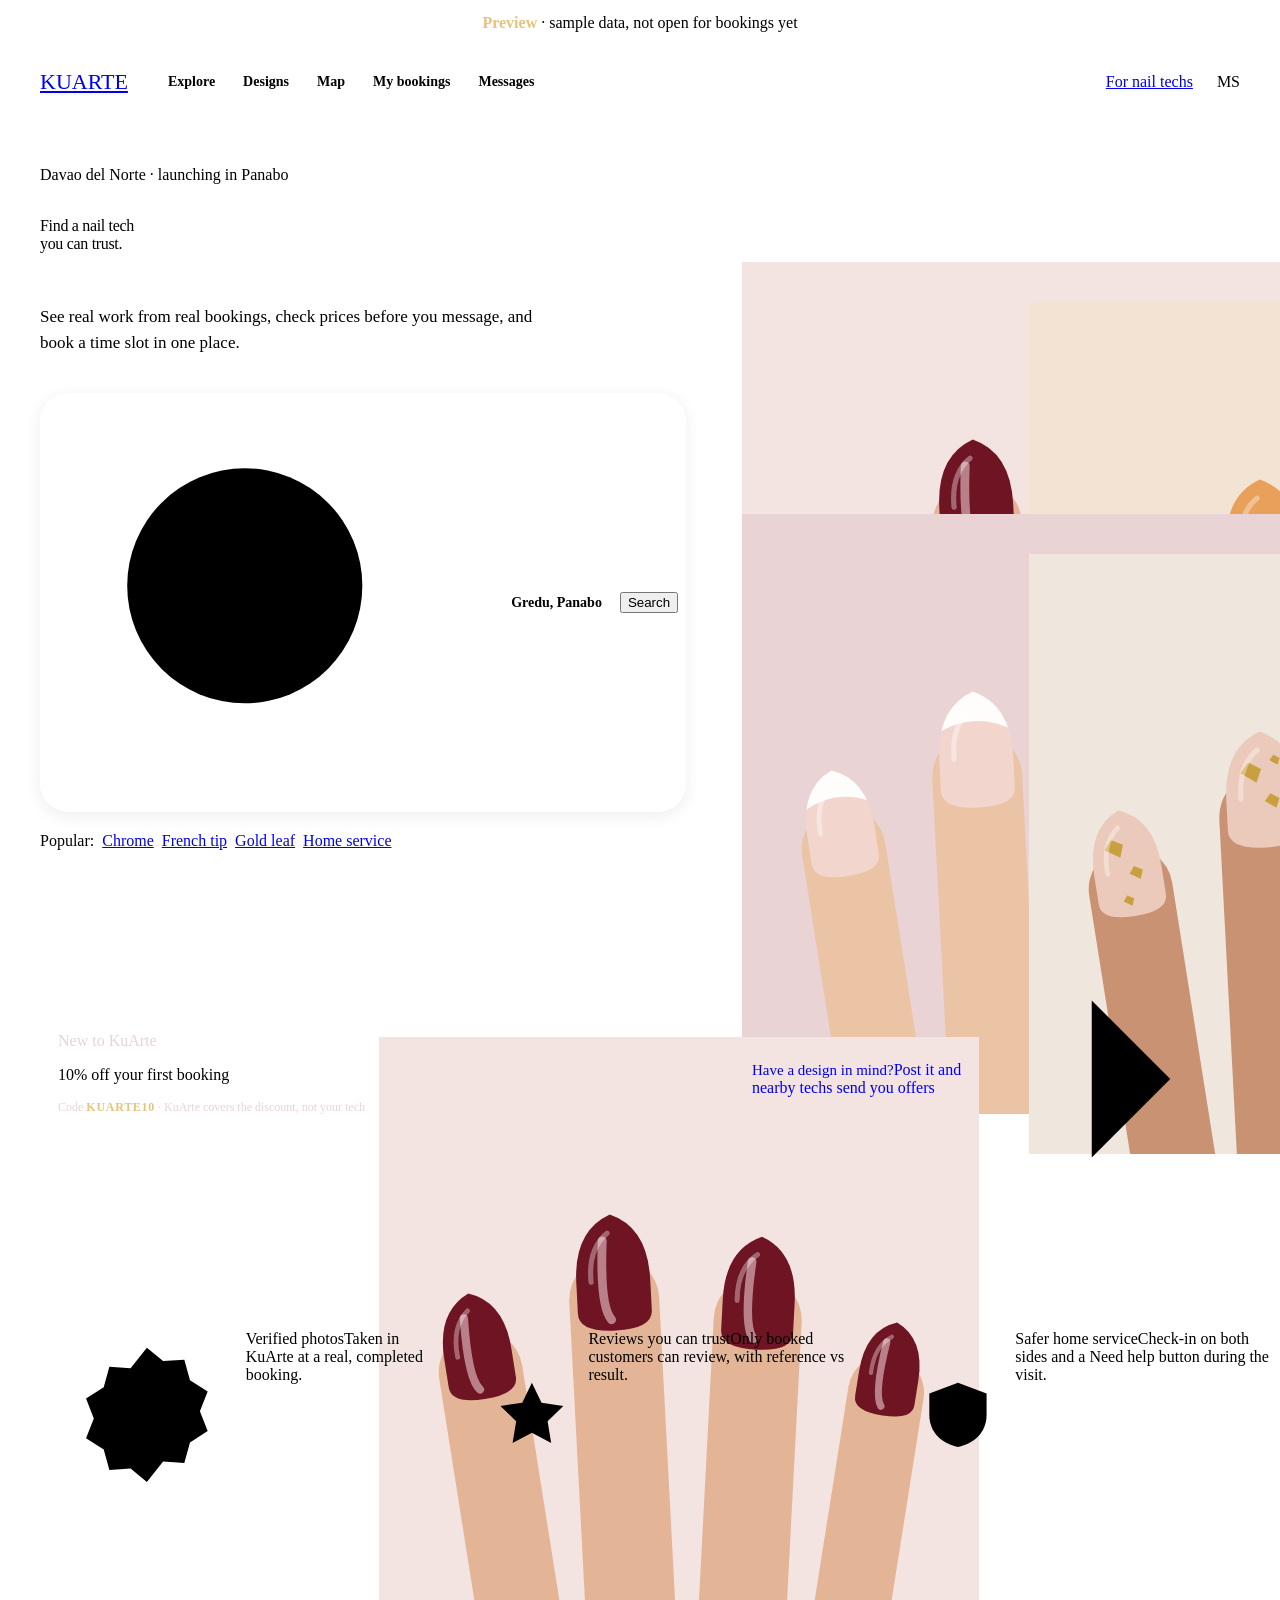
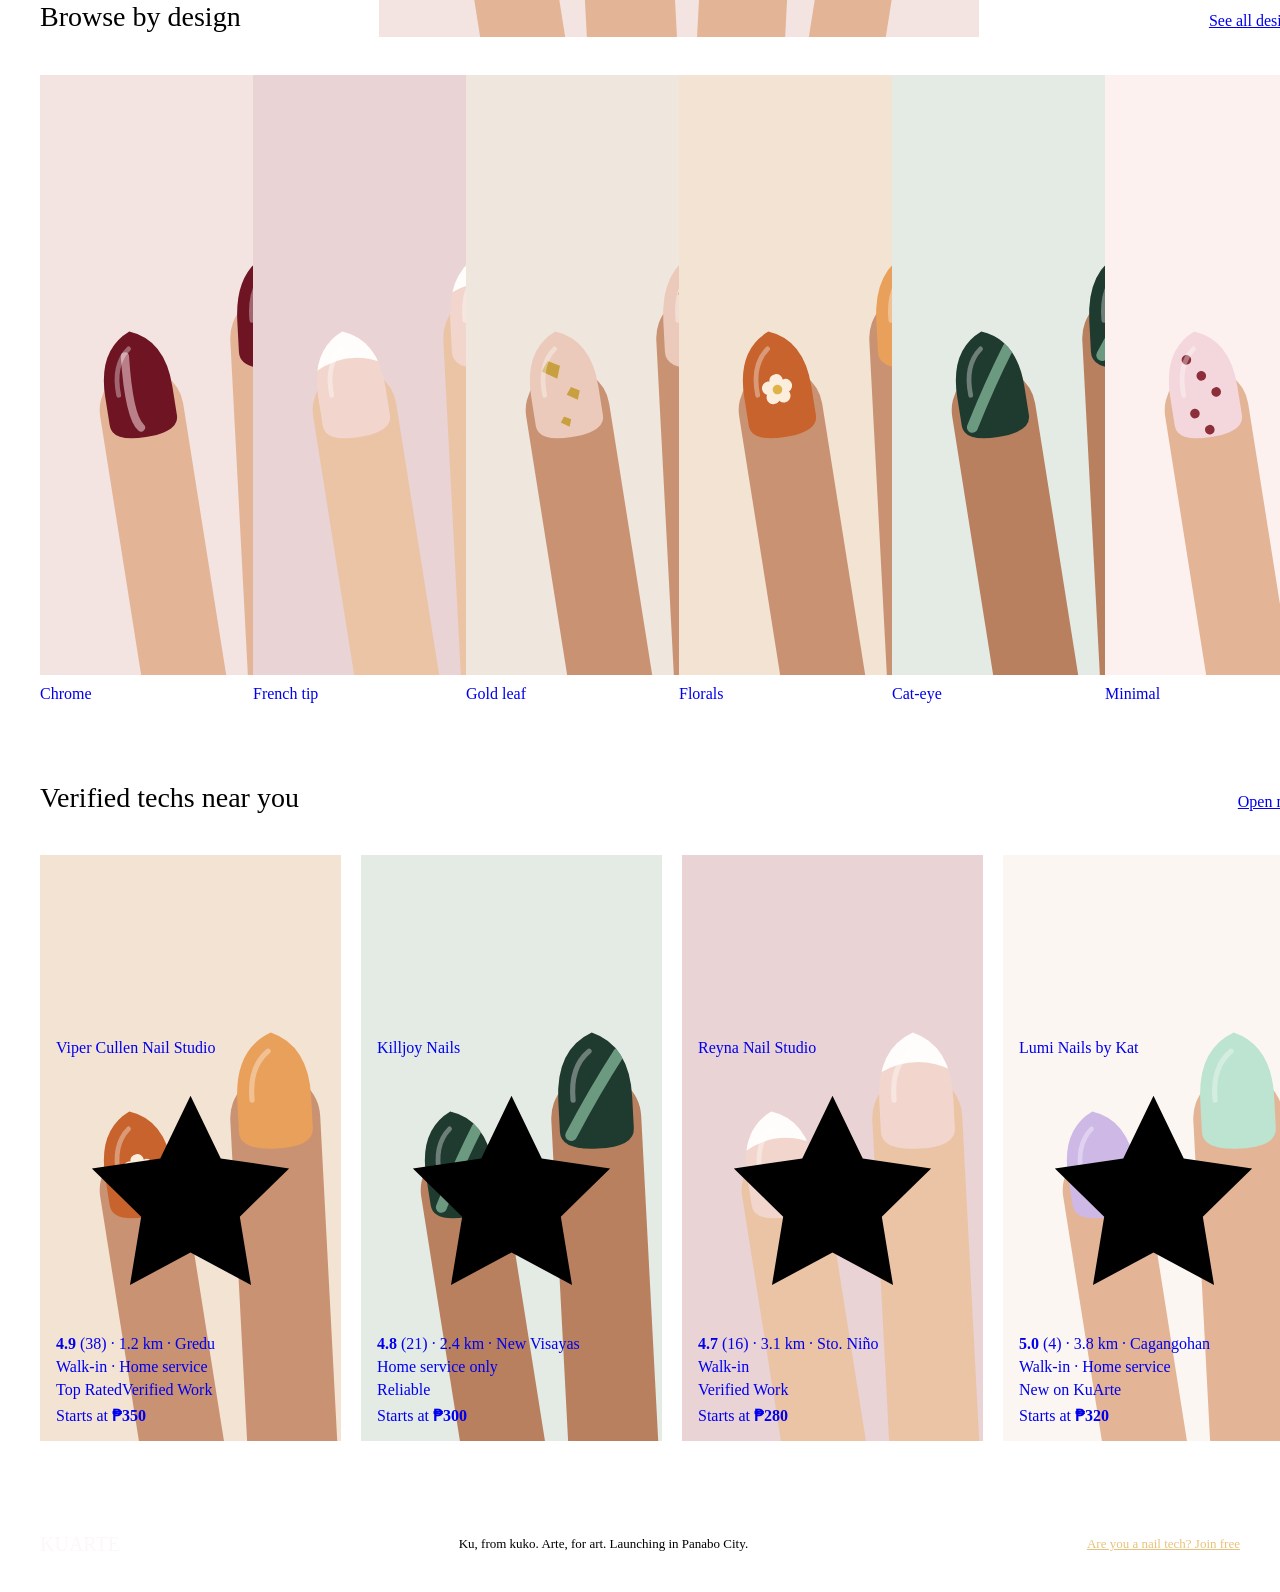
==== index.html @ 6d2041b6 "Add files via upload" ====
<!doctype html>
<html lang="en">
<head>
<meta charset="utf-8">
<meta name="viewport" content="width=device-width, initial-scale=1, viewport-fit=cover">
<title>KuArte · Find a nail tech you can trust</title>
<meta name="description" content="Book verified nail technicians in Panabo City by design, price and distance.">
<meta name="theme-color" content="#5E1720">
<link rel="icon" href="./assets/favicon.svg" type="image/svg+xml">
<link rel="preconnect" href="https://fonts.googleapis.com">
<link rel="preconnect" href="https://fonts.gstatic.com" crossorigin>
<link href="https://fonts.googleapis.com/css2?family=DM+Sans:wght@400;500;600;700&amp;family=Marcellus&amp;family=Playfair+Display:wght@600;700&amp;display=swap" rel="stylesheet">
<link rel="stylesheet" href="./kuarte.css">
<link rel="stylesheet" href="./sample.css">
</head>
<body class="pg-home">
<div class="pv"><b>Preview</b> · sample data, not open for bookings yet</div>
<header class="hd"><div class="in">
  <a class="wm" href="index.html" aria-label="KuArte home">KUARTE</a>
  <nav class="hnav only-l" aria-label="Main"><a href="index.html" class="on" aria-current="page">Explore</a><a href="designs.html">Designs</a><a href="map.html">Map</a><a href="#" data-soon="My bookings">My bookings</a><a href="#" data-soon="Messages">Messages</a></nav>
  <span class="sp"></span>
  <a class="lnk only-l" href="#" data-soon="Nail tech sign-up">For nail techs</a>
  <span class="av s only-l" aria-hidden="true">MS</span>
  <button class="ib only-s" type="button" data-soon="Notifications" aria-label="Notifications"><svg class="i" viewBox="0 0 24 24" aria-hidden="true"><path d="M6 9a6 6 0 0 1 12 0c0 6 2 7 2 7H4s2-1 2-7"/><path d="M10 20a2 2 0 0 0 4 0"/></svg></button>
</div></header>
<main class="wrap">

  <section class="hero">
    <div class="hero-txt">
      <span class="lbl wine">Davao del Norte · launching in Panabo</span>
      <h1 class="hero-h">Find a nail tech<br>you can trust.</h1>
      <p class="hero-p">See real work from real bookings, check prices before you message, and book a time slot in one place.</p>
      <form class="sbox" action="map.html" method="get" role="search">
        <label class="f"><svg class="i" viewBox="0 0 24 24" aria-hidden="true"><circle cx="11" cy="11" r="7"/><path d="m20 20-3.5-3.5"/></svg><input type="search" name="q" placeholder="Gel extensions, chrome, French…" aria-label="Search techs, designs, services" enterkeyhint="search" autocomplete="off"></label>
        <span class="loc"><svg class="i s wine" viewBox="0 0 24 24" aria-hidden="true"><path d="M12 21s-7-6.2-7-11.5a7 7 0 0 1 14 0C19 14.8 12 21 12 21z"/><circle cx="12" cy="9.5" r="2.5"/></svg>Gredu, Panabo</span>
        <button class="btn bp" type="submit">Search</button>
      </form>
      <div class="pop"><span class="cap" style="flex: none">Popular:</span><a class="chip" href="designs.html?f=Chrome">Chrome</a><a class="chip" href="designs.html?f=French+tip">French tip</a><a class="chip" href="designs.html?f=Gold+leaf">Gold leaf</a><a class="chip" href="map.html">Home service</a></div>
    </div>
    <div class="collage only-l" aria-hidden="true">
      <div class="ph"><img src="assets/n1-burgundy-chrome.svg" alt=""></div>
      <div class="ph"><img src="assets/n5-autumn-florals.svg" alt=""></div>
      <div class="ph"><img src="assets/n3-classic-french.svg" alt=""></div>
      <div class="ph"><img src="assets/n2-gold-leaf.svg" alt=""></div>
    </div>
  </section>

  <section class="duo" aria-label="Offers">
    <div class="promo">
      <div class="col grow" style="gap: 6px">
        <span class="lbl" style="color: #E9D3D5">New to KuArte</span>
        <p class="promo-t">10% off your first booking</p>
        <p style="font-size: 12px; color: #E9D3D5">Code <b style="color: #E7C27A; letter-spacing: .06em">KUARTE10</b> · KuArte covers the discount, not your tech</p>
      </div>
      <div class="ph"><img src="assets/n1-burgundy-chrome.svg" alt="Burgundy chrome almond nails"></div>
    </div>
    <a class="card post" href="#" data-soon="Post a design">
      <span class="ic"><svg class="i" viewBox="0 0 24 24" aria-hidden="true"><path d="M12 5v14M5 12h14"/></svg></span>
      <span class="col grow" style="gap: 2px"><span class="ttl" style="font-size: 15px">Have a design in mind?</span><span class="cap">Post it and nearby techs send you offers</span></span>
      <svg class="i s" viewBox="0 0 24 24" aria-hidden="true"><path d="m9 18 6-6-6-6"/></svg>
    </a>
  </section>

  <section class="trust" aria-label="Why KuArte">
    <div class="tint"><svg class="i l wine" viewBox="0 0 24 24" aria-hidden="true"><path d="M12 2.5l2.3 1.9 3-.2.8 2.9 2.5 1.6-1.1 2.8 1.1 2.8-2.5 1.6-.8 2.9-3-.2L12 21.5l-2.3-1.9-3 .2-.8-2.9-2.5-1.6 1.1-2.8L3.4 9.7l2.5-1.6.8-2.9 3 .2z"/><path d="m8.5 12 2.4 2.4 4.6-4.8"/></svg><div class="col" style="gap: 4px"><span class="ttl">Verified photos</span><span class="sm">Taken in KuArte at a real, completed booking.</span></div></div>
    <div class="tint"><svg class="i l wine" viewBox="0 0 24 24" aria-hidden="true"><path d="m12 3 2.7 5.6 6.1.9-4.4 4.3 1 6.1L12 17l-5.4 2.9 1-6.1L3.2 9.5l6.1-.9z"/></svg><div class="col" style="gap: 4px"><span class="ttl">Reviews you can trust</span><span class="sm">Only booked customers can review, with reference vs result.</span></div></div>
    <div class="tint"><svg class="i l wine" viewBox="0 0 24 24" aria-hidden="true"><path d="M12 3l8 3v6c0 5-3.5 8-8 9-4.5-1-8-4-8-9V6z"/><path d="m9 12 2 2 4-4"/></svg><div class="col" style="gap: 4px"><span class="ttl">Safer home service</span><span class="sm">Check-in on both sides and a Need help button during the visit.</span></div></div>
  </section>

  <section class="sec">
    <div class="sec-h"><h2 class="sec-t">Browse by design</h2><a class="lnk" href="designs.html">See all designs</a></div>
    <div class="dz"><a href="designs.html?f=Chrome"><div class="ph"><img src="assets/n1-burgundy-chrome.svg" alt=""></div><span class="sm strong">Chrome</span></a><a href="designs.html?f=French+tip"><div class="ph"><img src="assets/n3-classic-french.svg" alt=""></div><span class="sm strong">French tip</span></a><a href="designs.html?f=Gold+leaf"><div class="ph"><img src="assets/n2-gold-leaf.svg" alt=""></div><span class="sm strong">Gold leaf</span></a><a href="designs.html?f=Florals"><div class="ph"><img src="assets/n5-autumn-florals.svg" alt=""></div><span class="sm strong">Florals</span></a><a href="designs.html?f=Cat-eye"><div class="ph"><img src="assets/n6-emerald-cateye.svg" alt=""></div><span class="sm strong">Cat-eye</span></a><a href="designs.html?f=Minimal"><div class="ph"><img src="assets/n4-milky-dots.svg" alt=""></div><span class="sm strong">Minimal</span></a></div>
  </section>

  <section class="sec">
    <div class="sec-h"><h2 class="sec-t">Verified techs near you</h2><a class="lnk" href="map.html">Open map</a></div>
    <div class="techs">
      <a class="card tc" href="#" data-soon="Tech profiles">
        <div class="ph"><img src="assets/n5-autumn-florals.svg" alt="Autumn floral nails by Viper Cullen"><span class="ver"><svg class="i xs" viewBox="0 0 24 24" aria-hidden="true"><path d="m5 12 5 5L20 7"/></svg>Verified</span></div>
        <div class="tb">
          <span class="ttl">Viper Cullen Nail Studio</span>
          <span class="row cap" style="gap: 4px"><svg class="i xs f" viewBox="0 0 24 24" style="color: #C49A45" aria-hidden="true"><path d="m12 3 2.7 5.6 6.1.9-4.4 4.3 1 6.1L12 17l-5.4 2.9 1-6.1L3.2 9.5l6.1-.9z"/></svg><b class="strong">4.9</b> (38) · 1.2 km · Gredu</span>
          <span class="cap">Walk-in · Home service</span>
          <div class="wrap-row" style="gap: 4px"><span class="badge gold">Top Rated</span><span class="badge">Verified Work</span></div>
          <span class="sm" style="margin-top: auto; padding-top: 2px">Starts at <b class="price">₱350</b></span>
        </div>
      </a>
      <a class="card tc" href="#" data-soon="Tech profiles">
        <div class="ph"><img src="assets/n6-emerald-cateye.svg" alt="Emerald cat-eye nails by Killjoy Nails"><span class="ver"><svg class="i xs" viewBox="0 0 24 24" aria-hidden="true"><path d="m5 12 5 5L20 7"/></svg>Verified</span></div>
        <div class="tb">
          <span class="ttl">Killjoy Nails</span>
          <span class="row cap" style="gap: 4px"><svg class="i xs f" viewBox="0 0 24 24" style="color: #C49A45" aria-hidden="true"><path d="m12 3 2.7 5.6 6.1.9-4.4 4.3 1 6.1L12 17l-5.4 2.9 1-6.1L3.2 9.5l6.1-.9z"/></svg><b class="strong">4.8</b> (21) · 2.4 km · New Visayas</span>
          <span class="cap">Home service only</span>
          <div class="wrap-row" style="gap: 4px"><span class="badge">Reliable</span></div>
          <span class="sm" style="margin-top: auto; padding-top: 2px">Starts at <b class="price">₱300</b></span>
        </div>
      </a>
      <a class="card tc" href="#" data-soon="Tech profiles">
        <div class="ph"><img src="assets/n3-classic-french.svg" alt="Classic French nails by Reyna Nail Studio"><span class="ver"><svg class="i xs" viewBox="0 0 24 24" aria-hidden="true"><path d="m5 12 5 5L20 7"/></svg>Verified</span></div>
        <div class="tb">
          <span class="ttl">Reyna Nail Studio</span>
          <span class="row cap" style="gap: 4px"><svg class="i xs f" viewBox="0 0 24 24" style="color: #C49A45" aria-hidden="true"><path d="m12 3 2.7 5.6 6.1.9-4.4 4.3 1 6.1L12 17l-5.4 2.9 1-6.1L3.2 9.5l6.1-.9z"/></svg><b class="strong">4.7</b> (16) · 3.1 km · Sto. Niño</span>
          <span class="cap">Walk-in</span>
          <div class="wrap-row" style="gap: 4px"><span class="badge">Verified Work</span></div>
          <span class="sm" style="margin-top: auto; padding-top: 2px">Starts at <b class="price">₱280</b></span>
        </div>
      </a>
      <a class="card tc" href="#" data-soon="Tech profiles">
        <div class="ph"><img src="assets/n8-pastel-mix.svg" alt="Pastel nails by Lumi Nails"><span class="ver"><svg class="i xs" viewBox="0 0 24 24" aria-hidden="true"><path d="m5 12 5 5L20 7"/></svg>Verified</span></div>
        <div class="tb">
          <span class="ttl">Lumi Nails by Kat</span>
          <span class="row cap" style="gap: 4px"><svg class="i xs f" viewBox="0 0 24 24" style="color: #C49A45" aria-hidden="true"><path d="m12 3 2.7 5.6 6.1.9-4.4 4.3 1 6.1L12 17l-5.4 2.9 1-6.1L3.2 9.5l6.1-.9z"/></svg><b class="strong">5.0</b> (4) · 3.8 km · Cagangohan</span>
          <span class="cap">Walk-in · Home service</span>
          <div class="wrap-row" style="gap: 4px"><span class="badge new">New on KuArte</span></div>
          <span class="sm" style="margin-top: auto; padding-top: 2px">Starts at <b class="price">₱320</b></span>
        </div>
      </a>
    </div>
  </section>
</main>
<footer class="ft"><div class="in"><span class="wm" style="color: #FCF8F7; font-size: 20px">KUARTE</span><span>Ku, from kuko. Arte, for art. Launching in Panabo City.</span><a class="lnk" href="#" data-soon="Nail tech sign-up" style="color: #E7C27A">Are you a nail tech? Join free</a></div></footer>
<nav class="tabbar only-s" aria-label="Main"><a href="index.html" class="on" aria-current="page"><svg class="i" viewBox="0 0 24 24" aria-hidden="true"><path d="M3 10.5 12 3l9 7.5V20a1 1 0 0 1-1 1h-5v-6h-6v6H4a1 1 0 0 1-1-1z"/></svg>Home</a><a href="designs.html"><svg class="i" viewBox="0 0 24 24" aria-hidden="true"><rect x="3" y="3" width="7" height="7" rx="2"/><rect x="14" y="3" width="7" height="7" rx="2"/><rect x="3" y="14" width="7" height="7" rx="2"/><rect x="14" y="14" width="7" height="7" rx="2"/></svg>Designs</a><a href="map.html"><svg class="i" viewBox="0 0 24 24" aria-hidden="true"><path d="M9 4 3 6v14l6-2 6 2 6-2V4l-6 2z"/><path d="M9 4v14M15 6v14"/></svg>Map</a><a href="#" data-soon="Bookings"><svg class="i" viewBox="0 0 24 24" aria-hidden="true"><rect x="3" y="5" width="18" height="16" rx="2"/><path d="M3 10h18M8 3v4M16 3v4"/></svg>Bookings</a><a href="#" data-soon="Accounts"><svg class="i" viewBox="0 0 24 24" aria-hidden="true"><circle cx="12" cy="8" r="4"/><path d="M4 21a8 8 0 0 1 16 0"/></svg>Account</a></nav>
<script src="./sample.js"></script>
</body>
</html>
---- sample.css ----
/* KuArte sample: one responsive layout per page.
   Phones < 600px · tablets 600–899px · laptops 900px and up. */
html { scroll-padding-top: 88px; }
body { background: var(--cream); min-height: 100vh; display: flex; flex-direction: column; }
a:hover { color: inherit; }
.muted { color: var(--ink6); }
@media (max-width: 899px) { .only-l { display: none !important; } }
@media (min-width: 900px) { .only-s { display: none !important; } }

/* preview strip */
.pv { background: var(--wine9); color: var(--blush2); font: 500 12px var(--sans); text-align: center; padding: 6px 16px; }
.pv b { color: #E7C27A; font-weight: 700; }

/* header */
.hd { position: sticky; top: 0; z-index: 30; background: rgba(255, 255, 255, .94); backdrop-filter: saturate(1.4) blur(10px); -webkit-backdrop-filter: saturate(1.4) blur(10px); border-bottom: 1px solid var(--line); }
.hd .in { max-width: 1280px; margin: 0 auto; padding: 10px 16px; display: flex; align-items: center; gap: 16px; min-height: 64px; }
.hd .wm { font-size: 22px; }
.hnav { display: flex; gap: 28px; flex: 1; margin-left: 16px; }
.hnav a { font-size: 14px; font-weight: 600; color: var(--ink6); text-decoration: none; padding: 8px 0; }
.hnav a.on { color: var(--wine7); box-shadow: inset 0 -2px 0 var(--wine7); }
.hd .sp { flex: 1; }
@media (min-width: 600px) { .hd .in { padding: 10px 24px; } }
@media (min-width: 900px) { .hd .in { padding: 12px 32px; gap: 24px; } .hd .sp { display: none; } }

/* bottom tabs (phones and tablets) */
.tabbar { position: fixed; left: 0; right: 0; bottom: 0; z-index: 30; display: flex; justify-content: space-around; padding: 8px 8px calc(10px + env(safe-area-inset-bottom)); background: var(--white); border-top: 1px solid var(--line); }
.tabbar a { display: flex; flex-direction: column; align-items: center; gap: 4px; min-width: 56px; padding-top: 6px; font-size: 11px; font-weight: 600; color: var(--ink6); text-decoration: none; position: relative; transition: color 150ms ease; }
.tabbar a.on { color: var(--wine7); }
.tabbar a.on::before { content: ""; position: absolute; top: -9px; width: 28px; height: 3px; border-radius: 2px; background: var(--wine7); }
@media (max-width: 899px) { body { padding-bottom: 76px; } }

/* page frame */
.wrap { flex: 1; width: 100%; max-width: 1280px; margin: 0 auto; padding: 20px 16px 36px; display: flex; flex-direction: column; gap: 32px; }
@media (min-width: 600px) { .wrap { padding: 28px 24px 48px; gap: 40px; } }
@media (min-width: 900px) { .wrap { padding: 40px 32px 64px; gap: 56px; } }
.sec { display: flex; flex-direction: column; gap: 14px; }
.sec-h { display: flex; align-items: baseline; justify-content: space-between; gap: 12px; }
.sec-t { font: 600 20px/1.25 var(--serif); }
@media (min-width: 900px) { .sec { gap: 18px; } .sec-t { font-size: 28px; } }
.page-t { font: 600 26px/1.15 var(--serif); letter-spacing: -.01em; }
@media (min-width: 900px) { .page-t { font-size: 36px; } }

/* ---------- home ---------- */
.hero { display: grid; grid-template-columns: minmax(0, 1fr); gap: 32px; align-items: center; }
@media (min-width: 900px) { .hero { grid-template-columns: minmax(0, 1.5fr) minmax(0, 1fr); gap: 40px; } }
@media (min-width: 1200px) { .hero { grid-template-columns: minmax(0, 1.15fr) minmax(0, 1fr); gap: 56px; } }
.hero-txt { display: flex; flex-direction: column; gap: 16px; }
.hero-h { font: 700 clamp(32px, 7vw, 56px)/1.06 var(--serif); letter-spacing: -.02em; }
.hero-p { font-size: 15px; line-height: 1.55; color: var(--ink6); max-width: 520px; }
@media (min-width: 900px) { .hero-txt { gap: 20px; } .hero-p { font-size: 17px; } }

.sbox { display: flex; flex-wrap: wrap; align-items: center; gap: 6px; padding: 6px; background: var(--white); border: 1px solid var(--line); border-radius: 22px; box-shadow: 0 4px 16px rgba(59, 13, 19, .08); max-width: 640px; transition: border-color 150ms ease, box-shadow 150ms ease; }
.sbox:focus-within { border-color: var(--wine5); box-shadow: 0 0 0 3px rgba(140, 47, 59, .12), 0 4px 16px rgba(59, 13, 19, .08); }
.sbox .f { flex: 1 1 100%; min-width: 0; display: flex; align-items: center; gap: 10px; padding: 0 12px; min-height: 48px; color: var(--ink6); }
.sbox input { flex: 1; min-width: 0; height: 46px; border: 0; padding: 0; background: transparent; font: 500 16px var(--sans); color: var(--ink9); outline: none; -webkit-appearance: none; appearance: none; }
.sbox input::placeholder { color: var(--ink6); font-weight: 400; }
.sbox input::-webkit-search-cancel-button { -webkit-appearance: none; }
.sbox .loc { flex: 1; white-space: nowrap; display: flex; align-items: center; gap: 8px; padding: 0 12px; min-height: 44px; font-size: 14px; font-weight: 600; border-top: 1px solid var(--line); }
.sbox .btn { flex: none; }
@media (min-width: 600px) {
  .sbox { flex-wrap: nowrap; border-radius: 28px; padding: 8px; }
  .sbox .f { flex: 1 1 auto; }
  .sbox .loc { flex: none; border-top: 0; border-left: 1px solid var(--line); }
}
.pop { display: flex; gap: 8px; align-items: center; overflow-x: auto; scrollbar-width: none; margin: 0 -16px; padding: 2px 16px; }
.pop::-webkit-scrollbar { display: none; }
@media (min-width: 600px) { .pop { flex-wrap: wrap; overflow: visible; margin: 0; padding: 0; } }

.collage { display: grid; grid-template-columns: repeat(2, minmax(0, 1fr)); gap: 12px; }
.collage .ph { border-radius: 20px; }
.collage .ph:nth-child(1) { height: 240px; }
.collage .ph:nth-child(2) { height: 240px; margin-top: 40px; }
.collage .ph:nth-child(3) { height: 200px; margin-top: -40px; }
.collage .ph:nth-child(4) { height: 200px; }

.duo { display: grid; gap: 12px; }
@media (min-width: 600px) { .duo { grid-template-columns: repeat(2, minmax(0, 1fr)); gap: 16px; } }
.promo { display: flex; gap: 14px; align-items: center; padding: 18px; border-radius: 20px; background: var(--wine7); color: var(--white); }
.promo .ph { width: 84px; height: 84px; border-radius: 16px; }
.promo-t { font: 600 20px/1.2 var(--serif); }
.post { display: flex; gap: 12px; align-items: center; padding: 16px; text-decoration: none; }
.post .ic { width: 44px; height: 44px; border-radius: 12px; background: var(--blush1); color: var(--wine7); display: flex; align-items: center; justify-content: center; flex: none; }

.trust { display: grid; gap: 10px; }
@media (min-width: 600px) { .trust { grid-template-columns: repeat(3, minmax(0, 1fr)); gap: 16px; } }
.trust > div { display: flex; gap: 14px; padding: 16px 18px; }
@media (min-width: 900px) { .trust > div { padding: 22px; } }

.dz { display: grid; grid-template-columns: repeat(3, minmax(0, 1fr)); gap: 10px 10px; }
@media (min-width: 600px) { .dz { grid-template-columns: repeat(6, minmax(0, 1fr)); gap: 14px; } }
.dz a { display: flex; flex-direction: column; gap: 6px; text-decoration: none; }
.dz .ph { aspect-ratio: 1; }
@media (min-width: 900px) { .dz .ph { aspect-ratio: 4 / 5; border-radius: 18px; } }

.techs { display: grid; gap: 12px; }
@media (min-width: 600px) { .techs { grid-template-columns: repeat(2, minmax(0, 1fr)); gap: 16px; } }
@media (min-width: 900px) { .techs { grid-template-columns: repeat(4, minmax(0, 1fr)); gap: 20px; } }
.tc { display: flex; gap: 12px; padding: 12px; text-decoration: none; overflow: hidden; }
.tc .ph { width: 96px; height: 112px; }
.tc .tb { display: flex; flex-direction: column; gap: 5px; flex: 1; min-width: 0; }
@media (min-width: 600px) {
  .tc { flex-direction: column; padding: 0; gap: 0; }
  .tc .ph { width: 100%; height: 170px; border-radius: 0; }
  .tc .tb { padding: 14px 16px 16px; }
}

/* ---------- designs ---------- */
.dhead2 { display: flex; flex-wrap: wrap; justify-content: space-between; align-items: flex-end; gap: 8px 24px; }
.chips { display: flex; gap: 8px; overflow-x: auto; scrollbar-width: none; margin: 0 -16px; padding: 2px 16px; scroll-snap-type: x proximity; }
.chips::-webkit-scrollbar { display: none; }
.chips .chip { scroll-snap-align: start; }
@media (min-width: 600px) { .chips { flex-wrap: wrap; overflow: visible; margin: 0; padding: 0; } }
.mason { columns: 2; column-gap: 12px; }
@media (min-width: 600px) { .mason { columns: 3; column-gap: 16px; } }
@media (min-width: 1100px) { .mason { columns: 4; column-gap: 24px; } }
.tile { break-inside: avoid; display: flex; flex-direction: column; gap: 6px; margin-bottom: 18px; position: relative; }
.tile > a { display: flex; flex-direction: column; gap: 6px; text-decoration: none; }
.tile .ph { border-radius: 16px; }
.tile .meta { display: flex; flex-wrap: wrap; justify-content: space-between; gap: 0 8px; }
.tile .fav { position: absolute; right: 8px; top: 8px; width: 36px; height: 36px; border-radius: 18px; background: rgba(255, 255, 255, .94); color: var(--wine7); display: flex; align-items: center; justify-content: center; border: 0; cursor: pointer; padding: 0; transition: transform 160ms var(--ease-out), color 150ms ease; }
.tile .fav:active { transform: scale(.9); }
.tile .fav.on svg { fill: currentColor; }
.tile[hidden] { display: none; }
.empty { padding: 40px 16px; text-align: center; }

/* ---------- map ---------- */
.mtop { display: flex; gap: 10px; align-items: center; }
.mtop .search { max-width: 640px; }
.split { display: grid; grid-template-columns: minmax(0, 1fr); gap: 16px; }
@media (min-width: 900px) { .split { grid-template-columns: minmax(0, 1fr) minmax(0, 1.1fr); gap: 28px; align-items: start; } }
.mapbox { height: 260px; }
@media (min-width: 600px) { .mapbox { height: 340px; } }
@media (min-width: 900px) { .split .mapcol { position: sticky; top: 88px; order: 2; } .mapbox { height: calc(100vh - 130px); min-height: 480px; max-height: 760px; } }
.mapbox .pin { border: 0; cursor: pointer; font-family: var(--sans); transform: translate(-50%, -50%); transition: background-color 150ms ease, color 150ms ease, transform 160ms var(--ease-out); }
.mapbox .pin:active { transform: translate(-50%, -50%) scale(.95); }
.mapbox .pin.on { z-index: 2; }
.mapbox .me { transform: translate(-50%, -50%); }
.list { display: flex; flex-direction: column; gap: 12px; }
.lc { display: flex; gap: 14px; padding: 12px; cursor: pointer; text-align: left; transition: box-shadow 150ms ease, border-color 150ms ease, transform 160ms var(--ease-out); }
.lc.on { box-shadow: inset 0 0 0 1.5px var(--wine7); border-color: var(--wine7); }
.lc .ph { width: 88px; height: 88px; }
@media (min-width: 600px) { .lc { padding: 14px; gap: 16px; } .lc .ph { width: 120px; height: 120px; } }
.lc .tb { display: flex; flex-direction: column; gap: 4px; flex: 1; min-width: 0; }
.lc .go { margin-top: auto; align-self: flex-start; }

/* footer */
.ft { background: var(--wine9); color: var(--blush2); }
.ft .in { max-width: 1280px; margin: 0 auto; padding: 24px 16px; display: flex; flex-wrap: wrap; gap: 10px 32px; align-items: center; justify-content: space-between; font-size: 13px; }
@media (min-width: 900px) { .ft .in { padding: 28px 32px; } }

/* toast */
.ktoast { position: fixed; left: 50%; bottom: 24px; z-index: 60; display: flex; align-items: center; gap: 10px; width: max-content; max-width: min(420px, calc(100vw - 32px)); padding: 12px 16px; border-radius: 14px; background: var(--ink9); color: var(--white); font: 600 14px/1.35 var(--sans); box-shadow: 0 12px 32px rgba(34, 22, 26, .3); cursor: pointer; opacity: 0; transform: translate(-50%, 16px); transition: opacity 240ms var(--ease-out), transform 240ms var(--ease-out); }
.ktoast.in { opacity: 1; transform: translate(-50%, 0); }
.ktoast.out { opacity: 0; transform: translate(-50%, 8px); transition-duration: 160ms; }
.ktoast svg { width: 18px; height: 18px; flex: none; fill: none; stroke: #E7C27A; stroke-width: 2; stroke-linecap: round; stroke-linejoin: round; }
@media (max-width: 899px) { .ktoast { bottom: calc(88px + env(safe-area-inset-bottom)); } }

@media (hover: hover) and (pointer: fine) {
  .lc:hover { box-shadow: 0 6px 20px rgba(59, 13, 19, .10); }
  .lc.on:hover { box-shadow: inset 0 0 0 1.5px var(--wine7), 0 6px 20px rgba(59, 13, 19, .10); }
  .mapbox .pin:not(.on):hover { background: var(--blush1); }
  .tabbar a:hover, .hnav a:hover { color: var(--wine7); }
  .post:hover { box-shadow: 0 6px 20px rgba(59, 13, 19, .10); }
}
@view-transition { navigation: auto; }
::view-transition-group(root) { animation-duration: 180ms; animation-timing-function: cubic-bezier(.23, 1, .32, 1); }
@media (prefers-reduced-motion: reduce) {
  .ktoast, .ktoast.in, .ktoast.out { transform: translate(-50%, 0); }
  ::view-transition-group(root), ::view-transition-old(root), ::view-transition-new(root) { animation: none; }
}
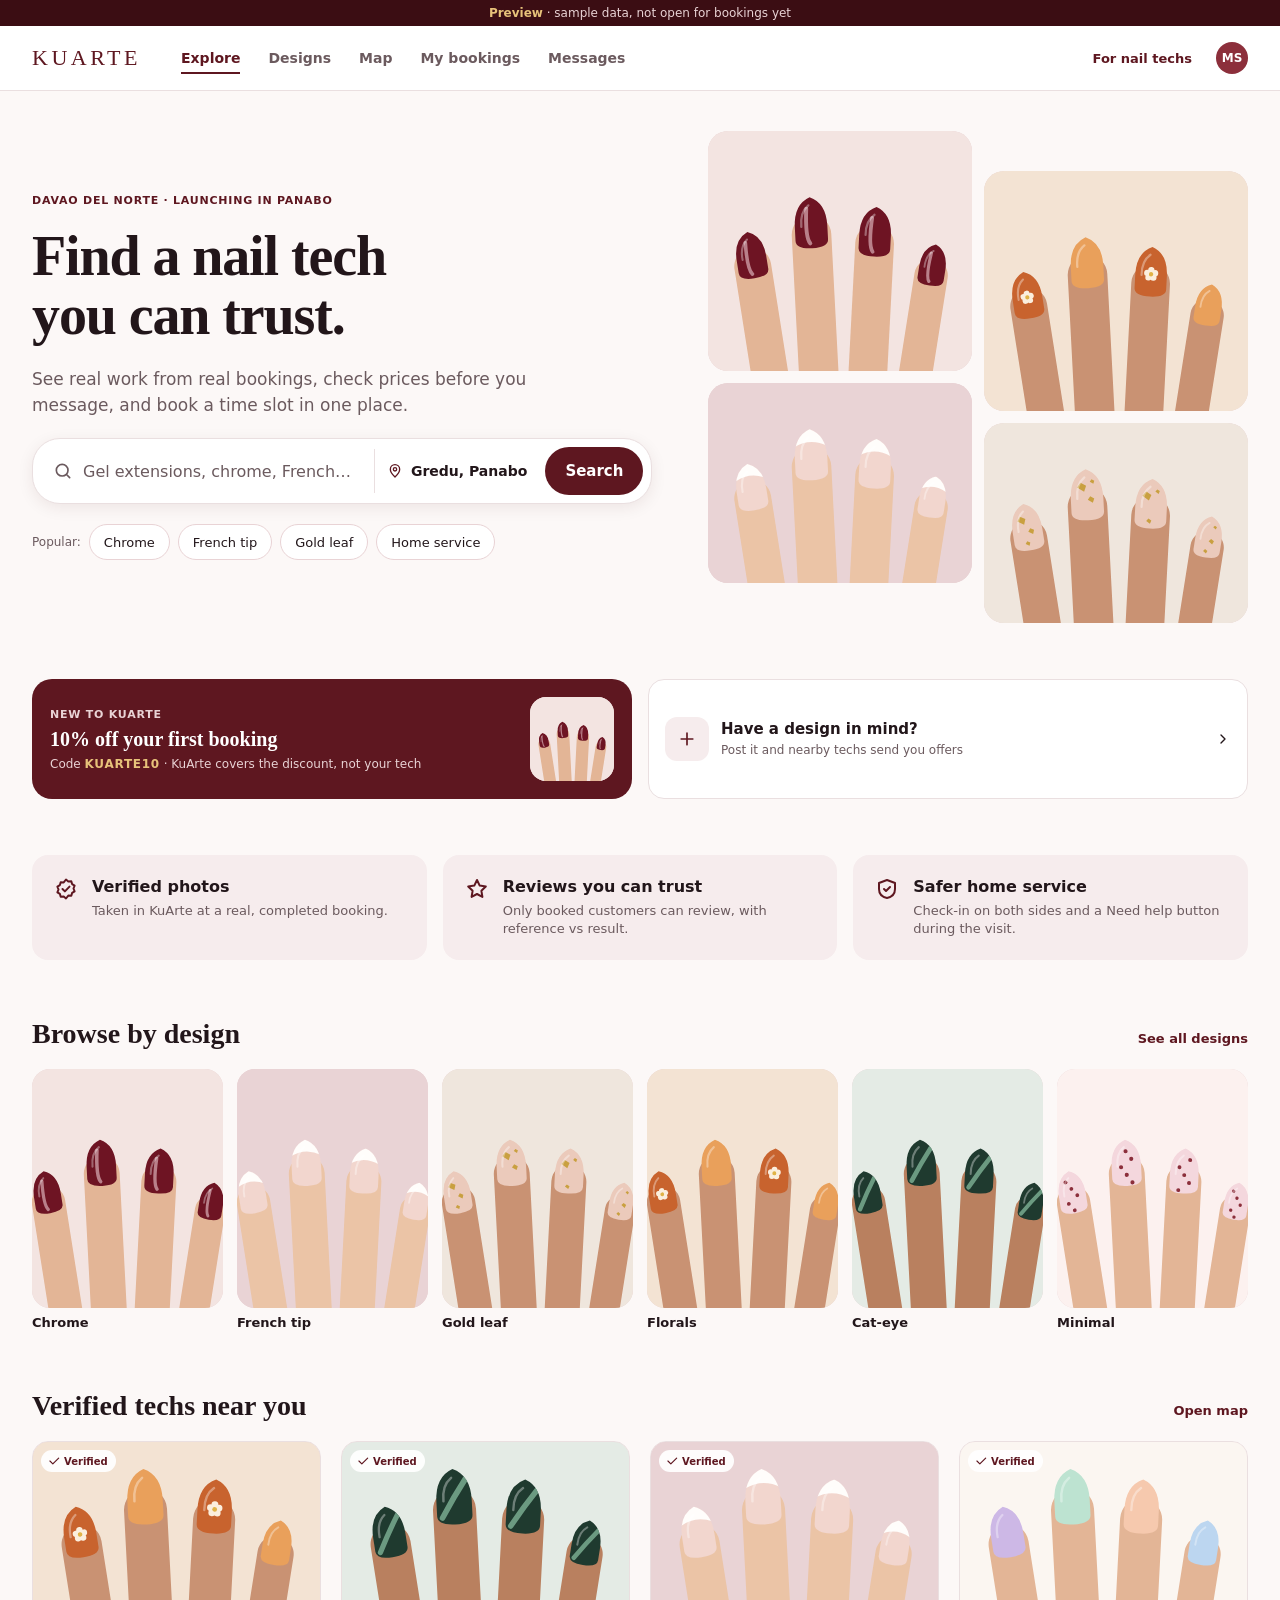
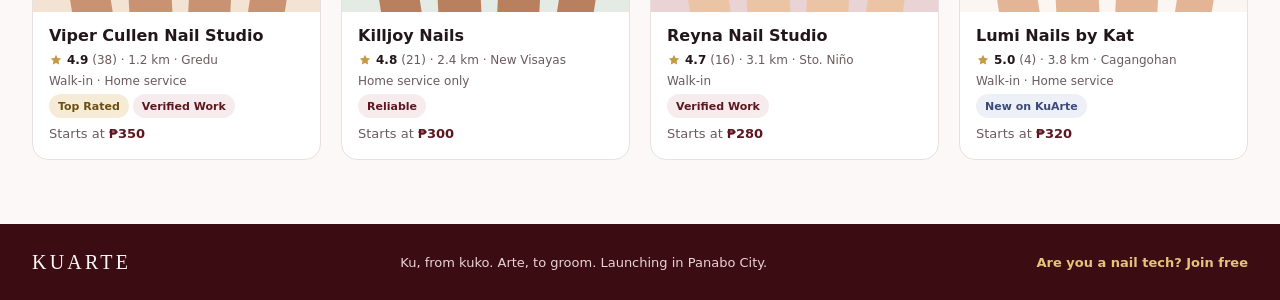
==== commit 04ecbca2: "Update index.html" ====
--- a/index.html
+++ b/index.html
@@ -118,7 +118,7 @@
     </div>
   </section>
 </main>
-<footer class="ft"><div class="in"><span class="wm" style="color: #FCF8F7; font-size: 20px">KUARTE</span><span>Ku, from kuko. Arte, for art. Launching in Panabo City.</span><a class="lnk" href="#" data-soon="Nail tech sign-up" style="color: #E7C27A">Are you a nail tech? Join free</a></div></footer>
+<footer class="ft"><div class="in"><span class="wm" style="color: #FCF8F7; font-size: 20px">KUARTE</span><span>Ku, from kuko. Arte, to groom. Launching in Panabo City.</span><a class="lnk" href="#" data-soon="Nail tech sign-up" style="color: #E7C27A">Are you a nail tech? Join free</a></div></footer>
 <nav class="tabbar only-s" aria-label="Main"><a href="index.html" class="on" aria-current="page"><svg class="i" viewBox="0 0 24 24" aria-hidden="true"><path d="M3 10.5 12 3l9 7.5V20a1 1 0 0 1-1 1h-5v-6h-6v6H4a1 1 0 0 1-1-1z"/></svg>Home</a><a href="designs.html"><svg class="i" viewBox="0 0 24 24" aria-hidden="true"><rect x="3" y="3" width="7" height="7" rx="2"/><rect x="14" y="3" width="7" height="7" rx="2"/><rect x="3" y="14" width="7" height="7" rx="2"/><rect x="14" y="14" width="7" height="7" rx="2"/></svg>Designs</a><a href="map.html"><svg class="i" viewBox="0 0 24 24" aria-hidden="true"><path d="M9 4 3 6v14l6-2 6 2 6-2V4l-6 2z"/><path d="M9 4v14M15 6v14"/></svg>Map</a><a href="#" data-soon="Bookings"><svg class="i" viewBox="0 0 24 24" aria-hidden="true"><rect x="3" y="5" width="18" height="16" rx="2"/><path d="M3 10h18M8 3v4M16 3v4"/></svg>Bookings</a><a href="#" data-soon="Accounts"><svg class="i" viewBox="0 0 24 24" aria-hidden="true"><circle cx="12" cy="8" r="4"/><path d="M4 21a8 8 0 0 1 16 0"/></svg>Account</a></nav>
 <script src="./sample.js"></script>
 </body>
--- a/kuarte.css
+++ b/kuarte.css
@@ -0,0 +1,281 @@
+/* KuArte: shared tokens + components */
+:root{
+  --wine9:#3B0D13;--wine7:#5E1720;--wine5:#8C2F3B;
+  --blush4:#C9A2A6;--blush2:#E9D3D5;--blush1:#F6ECED;--cream:#FCF8F7;--white:#FFFFFF;
+  --gold:#C49A45;--ink9:#22161A;--ink6:#6B5A5E;--ink4:#A3959A;--line:#EADFE0;
+  --ok:#2F7A4E;--okbg:#E3F2E8;--warn:#8A5212;--warnbg:#FBEFD9;--bad:#B42335;--badbg:#FBE4E6;
+  --serif:'Playfair Display',Georgia,serif;--sans:'DM Sans',system-ui,sans-serif;--mark:'Marcellus',Georgia,serif;
+}
+*{box-sizing:border-box}
+body{margin:0;font-family:var(--sans);color:var(--ink9);background:var(--cream);-webkit-font-smoothing:antialiased}
+h1,h2,h3,p{margin:0}
+a{color:inherit}
+button{font-family:var(--sans)}
+
+/* icons */
+svg.i{width:20px;height:20px;fill:none;stroke:currentColor;stroke-width:2;stroke-linecap:round;stroke-linejoin:round;flex:none}
+svg.i.s{width:16px;height:16px}
+svg.i.xs{width:14px;height:14px}
+svg.i.l{width:24px;height:24px}
+svg.i.f{fill:currentColor;stroke:none}
+
+/* type */
+.wm{font-family:var(--mark);font-size:24px;letter-spacing:.16em;color:var(--wine7);line-height:1;text-decoration:none}
+.disp{font:700 30px/1.15 var(--serif);letter-spacing:-.01em}
+.h1{font:600 22px/1.2 var(--serif)}
+.h2{font:600 19px/1.25 var(--serif)}
+.ttl{font-size:16px;font-weight:600;line-height:1.3}
+.body{font-size:15px;line-height:1.5}
+.sm{font-size:13px;line-height:1.4;color:var(--ink6)}
+.cap{font-size:12px;font-weight:500;line-height:1.35;color:var(--ink6)}
+.lbl{font-size:11px;font-weight:700;letter-spacing:.07em;text-transform:uppercase;color:var(--ink6)}
+.wine{color:var(--wine7)}
+.strong{font-weight:600;color:var(--ink9)}
+.price{font-weight:700;color:var(--wine7)}
+
+/* layout */
+.row{display:flex;align-items:center;gap:8px}
+.col{display:flex;flex-direction:column;gap:8px}
+.between{justify-content:space-between}
+.wrap-row{display:flex;flex-wrap:wrap;gap:8px}
+.grow{flex:1;min-width:0}
+.hr{height:1px;background:var(--line);flex:none}
+
+/* mobile screen shell */
+.scr{width:390px;height:844px;background:var(--cream);display:flex;flex-direction:column;overflow:hidden;position:relative}
+.scroll{flex:1;overflow:hidden;display:flex;flex-direction:column;gap:20px;padding:4px 20px 24px}
+.top{display:flex;align-items:center;gap:12px;padding:20px 20px 12px;flex:none}
+.top .h1{flex:1}
+.ib{width:44px;height:44px;border-radius:22px;display:inline-flex;align-items:center;justify-content:center;border:1px solid var(--line);background:var(--white);color:var(--wine7);text-decoration:none;flex:none;cursor:pointer}
+.ib.dark{background:var(--wine7);border-color:var(--wine7);color:var(--white)}
+.foot{flex:none;padding:12px 20px 28px;background:var(--white);border-top:1px solid var(--line);display:flex;flex-direction:column;gap:10px}
+
+/* bottom nav */
+.nav{flex:none;display:flex;justify-content:space-around;padding:8px 8px 26px;background:var(--white);border-top:1px solid var(--line)}
+.nav a{display:flex;flex-direction:column;align-items:center;gap:4px;font-size:11px;font-weight:600;color:var(--ink6);text-decoration:none;min-width:60px;padding-top:6px;position:relative}
+.nav a.on{color:var(--wine7)}
+.nav a.on::before{content:"";position:absolute;top:-9px;width:28px;height:3px;border-radius:2px;background:var(--wine7)}
+.dot{position:absolute;top:2px;right:16px;width:8px;height:8px;border-radius:4px;background:var(--bad);border:2px solid var(--white)}
+
+/* buttons */
+.btn{display:inline-flex;align-items:center;justify-content:center;gap:8px;min-height:48px;padding:0 20px;border-radius:24px;font:600 15px var(--sans);text-decoration:none;border:0;cursor:pointer;white-space:nowrap}
+.btn.sm{min-height:40px;padding:0 16px;font-size:14px;border-radius:20px}
+.bp{background:var(--wine7);color:var(--white)}
+.bs{background:var(--white);color:var(--wine7);box-shadow:inset 0 0 0 1.5px var(--wine7)}
+.bg{background:var(--blush1);color:var(--wine7)}
+.bd{background:var(--white);color:var(--bad);box-shadow:inset 0 0 0 1.5px var(--bad)}
+.bgold{background:var(--gold);color:var(--wine9)}
+.full{width:100%}
+.lnk{font-size:13px;font-weight:600;color:var(--wine7);text-decoration:none}
+
+/* surfaces */
+.card{background:var(--white);border:1px solid var(--line);border-radius:16px}
+.pad{padding:16px}
+.pad-l{padding:24px}
+.tint{background:var(--blush1);border-radius:16px}
+.shadow{box-shadow:0 4px 16px rgba(59,13,19,.08)}
+
+/* chips, badges, pills */
+.chip{display:inline-flex;align-items:center;gap:6px;min-height:36px;padding:0 14px;border-radius:18px;border:1px solid var(--blush2);background:var(--white);font-size:13px;font-weight:500;color:var(--ink9);white-space:nowrap;text-decoration:none;cursor:pointer}
+.chip.on{background:var(--wine7);border-color:var(--wine7);color:var(--white)}
+.badge{display:inline-flex;align-items:center;gap:4px;height:24px;padding:0 9px;border-radius:12px;background:var(--blush1);color:var(--wine7);font-size:11px;font-weight:700;white-space:nowrap}
+.badge.gold{background:#F5EBD6;color:#6B4E12}
+.badge.new{background:#EEF0F7;color:#3B4A7A}
+.pill{display:inline-flex;align-items:center;gap:4px;height:24px;padding:0 10px;border-radius:12px;font-size:11px;font-weight:700;white-space:nowrap}
+.ok{background:var(--okbg);color:var(--ok)}
+.wait{background:var(--warnbg);color:var(--warn)}
+.bad{background:var(--badbg);color:var(--bad)}
+.info{background:var(--blush1);color:var(--wine7)}
+
+/* photos */
+.ph{position:relative;border-radius:14px;overflow:hidden;background:var(--blush2);flex:none}
+.ph img{width:100%;height:100%;object-fit:cover;display:block}
+.ver{position:absolute;left:8px;top:8px;display:inline-flex;gap:3px;align-items:center;height:22px;padding:0 8px 0 6px;border-radius:11px;background:rgba(255,255,255,.94);color:var(--wine7);font-size:10px;font-weight:700}
+.ph .tagx{position:absolute;left:8px;bottom:8px;display:inline-flex;align-items:center;height:22px;padding:0 8px;border-radius:11px;background:rgba(34,22,26,.72);color:var(--white);font-size:10px;font-weight:600}
+.ph .fav{position:absolute;right:8px;top:8px;width:32px;height:32px;border-radius:16px;background:rgba(255,255,255,.94);color:var(--wine7);display:flex;align-items:center;justify-content:center}
+
+/* avatars */
+.av{border-radius:50%;display:inline-flex;align-items:center;justify-content:center;font-weight:600;color:var(--white);background:var(--wine5);flex:none;width:44px;height:44px;font-size:15px}
+.av.l{width:88px;height:88px;font-size:28px;font-family:var(--serif)}
+.av.s{width:32px;height:32px;font-size:12px}
+.av.b{background:#B7697A}.av.c{background:#7A5A3A}.av.d{background:#4D6B5A}.av.e{background:#5A5F8C}
+
+/* inputs */
+.search{display:flex;align-items:center;gap:10px;min-height:48px;padding:0 16px;border-radius:24px;background:var(--white);border:1px solid var(--blush2);color:var(--ink6);font-size:15px;text-decoration:none;flex:1;min-width:0}
+.search input,.search-bare input{flex:1;min-width:0;height:46px;border:0;padding:0;background:transparent;font:500 16px var(--sans);color:var(--ink9);outline:none;-webkit-appearance:none;appearance:none}
+.search input::placeholder,.search-bare input::placeholder{color:var(--ink6);font-weight:400}
+.search input::-webkit-search-cancel-button,.search-bare input::-webkit-search-cancel-button{-webkit-appearance:none}
+.search:focus-within{border-color:var(--wine5);box-shadow:0 0 0 3px rgba(140,47,59,.12)}
+.field{display:flex;flex-direction:column;gap:6px}
+.field label,.flabel{font-size:13px;font-weight:600;color:var(--ink9)}
+.inp{min-height:48px;border-radius:12px;border:1px solid var(--blush2);background:var(--white);padding:0 14px;font:15px var(--sans);color:var(--ink9);width:100%;display:flex;align-items:center}
+.inp.ph-t{color:var(--ink6)}
+textarea.inp{padding:12px 14px;min-height:96px;resize:none}
+.otp{display:flex;gap:10px}
+.otp span{width:48px;height:56px;border-radius:12px;border:1px solid var(--blush2);background:var(--white);display:flex;align-items:center;justify-content:center;font:600 22px var(--sans)}
+.otp span.on{border:2px solid var(--wine7)}
+.check{width:22px;height:22px;border-radius:6px;border:1.5px solid var(--blush4);background:var(--white);display:inline-flex;align-items:center;justify-content:center;flex:none;color:var(--white)}
+.check.on{background:var(--wine7);border-color:var(--wine7)}
+.radio{width:22px;height:22px;border-radius:11px;border:1.5px solid var(--blush4);background:var(--white);flex:none;position:relative}
+.radio.on{border:6px solid var(--wine7)}
+.tog{width:44px;height:26px;border-radius:13px;background:var(--blush2);position:relative;flex:none}
+.tog::after{content:"";position:absolute;top:3px;left:3px;width:20px;height:20px;border-radius:10px;background:var(--white);box-shadow:0 1px 3px rgba(0,0,0,.2)}
+.tog.on{background:var(--wine7)}
+.tog.on::after{transform:translateX(18px)}
+
+/* selectable rows / options */
+.opt{display:flex;align-items:center;gap:12px;padding:14px 16px;background:var(--white);border:1px solid var(--line);border-radius:14px;text-decoration:none;cursor:pointer}
+.opt.on{border:1.5px solid var(--wine7);background:#FFFBFB}
+.seg{display:flex;gap:4px;padding:4px;background:var(--blush1);border-radius:14px}
+.seg a,.seg span,.seg button{flex:1;min-height:40px;border-radius:10px;display:flex;align-items:center;justify-content:center;gap:6px;font-size:13px;font-weight:600;color:var(--ink6);text-decoration:none}
+.seg button{background:transparent;color:var(--ink6);border:0;cursor:pointer;font:600 13px var(--sans)}
+.seg .on{background:var(--white);color:var(--wine7);box-shadow:0 1px 4px rgba(59,13,19,.1)}
+
+/* time slots + calendar */
+.slots{display:grid;grid-template-columns:repeat(3,minmax(0,1fr));gap:8px}
+.slot{min-height:44px;border-radius:12px;border:1px solid var(--blush2);background:var(--white);display:flex;align-items:center;justify-content:center;font-size:13px;font-weight:600;cursor:pointer}
+.slot.on{background:var(--wine7);color:var(--white);border-color:var(--wine7)}
+.slot.off{background:var(--blush1);color:var(--ink4);border-color:transparent;text-decoration:line-through}
+.cal{display:grid;grid-template-columns:repeat(7,minmax(0,1fr));gap:4px;text-align:center}
+.cal .dow{font-size:11px;font-weight:700;color:var(--ink6);padding:4px 0}
+.cal .d{height:40px;border-radius:20px;display:flex;align-items:center;justify-content:center;font-size:14px;font-weight:600;position:relative;cursor:pointer}
+.cal .d.past{color:var(--ink4);font-weight:400;cursor:default}
+.cal .d.full{color:var(--ink4);text-decoration:line-through;cursor:default}
+.cal .d.on{background:var(--wine7);color:var(--white)}
+.cal .d.today{box-shadow:inset 0 0 0 1.5px var(--wine7)}
+.cal .d.avail::after{content:"";position:absolute;bottom:5px;width:4px;height:4px;border-radius:2px;background:var(--ok)}
+.cal .d.on.avail::after{background:var(--white)}
+
+/* steps */
+.steps{display:flex;gap:6px}
+.steps i{flex:1;height:4px;border-radius:2px;background:var(--blush2)}
+.steps i.on{background:var(--wine7)}
+
+/* timeline */
+.tl{display:flex;flex-direction:column}
+.tl .st{display:flex;gap:12px;position:relative;padding-bottom:18px}
+.tl .st:last-child{padding-bottom:0}
+.tl .st::before{content:"";position:absolute;left:11px;top:26px;bottom:2px;width:2px;background:var(--blush2)}
+.tl .st:last-child::before{display:none}
+.tl .st.done::before{background:var(--wine7)}
+.tl .k{width:24px;height:24px;border-radius:12px;flex:none;display:flex;align-items:center;justify-content:center;background:var(--white);border:2px solid var(--blush2);color:var(--white)}
+.tl .done .k{background:var(--wine7);border-color:var(--wine7)}
+.tl .now .k{border-color:var(--wine7);background:var(--white)}
+.tl .now .k::after{content:"";width:10px;height:10px;border-radius:5px;background:var(--wine7)}
+
+/* map placeholder */
+.map{position:relative;overflow:hidden;background:#F1E9E3;border-radius:16px;box-shadow:inset 0 0 0 1px #E8DCD5}
+.map .road{position:absolute;background:#FFFFFF;box-shadow:0 0 0 1px #E6D8D0}
+.map .blk{position:absolute;background:#E9DED7;border-radius:8px}
+.map .water{position:absolute;background:#D5E4E8}
+.pin{position:absolute;display:flex;align-items:center;gap:4px;padding:0 10px;height:30px;border-radius:15px;background:var(--white);color:var(--wine7);font-size:12px;font-weight:700;box-shadow:0 4px 12px rgba(59,13,19,.18);white-space:nowrap}
+.pin.on{background:var(--wine7);color:var(--white)}
+.me{position:absolute;width:18px;height:18px;border-radius:9px;background:#3B6FD9;border:3px solid var(--white);box-shadow:0 0 0 6px rgba(59,111,217,.2)}
+
+/* chat */
+.bub{max-width:76%;padding:10px 14px;border-radius:18px;font-size:14px;line-height:1.45}
+.bub.in{background:var(--white);border:1px solid var(--line);border-bottom-left-radius:6px;align-self:flex-start}
+.bub.out{background:var(--wine7);color:var(--white);border-bottom-right-radius:6px;align-self:flex-end}
+.warnbox{display:flex;gap:10px;padding:12px 14px;border-radius:14px;background:var(--warnbg);color:var(--warn);font-size:12px;line-height:1.45}
+
+/* bars */
+.bar{height:8px;border-radius:4px;background:var(--blush1);overflow:hidden}
+.bar i{display:block;height:100%;background:var(--wine7);border-radius:4px}
+.spark{display:flex;align-items:flex-end;gap:6px;height:96px}
+.spark i{flex:1;background:var(--blush2);border-radius:6px 6px 2px 2px}
+.spark i.on{background:var(--wine7)}
+
+/* sheet (bottom drawer) */
+.scrim{position:absolute;inset:0;background:rgba(34,22,26,.45)}
+.sheet{position:absolute;left:0;right:0;bottom:0;background:var(--white);border-radius:24px 24px 0 0;display:flex;flex-direction:column}
+.grab{width:40px;height:4px;border-radius:2px;background:var(--blush2);margin:10px auto 4px}
+
+/* ============ desktop ============ */
+.dpage{min-height:100%;background:var(--cream);display:flex;flex-direction:column}
+.dhead{background:var(--white);border-bottom:1px solid var(--line)}
+.dhead .in{max-width:1280px;margin:0 auto;padding:16px 32px;display:flex;flex-wrap:wrap;align-items:center;gap:16px 32px}
+.dnav{display:flex;flex-wrap:wrap;gap:4px 24px}
+.dnav a{font-size:14px;font-weight:600;color:var(--ink6);text-decoration:none;padding:8px 0}
+.dnav a.on{color:var(--wine7);box-shadow:inset 0 -2px 0 var(--wine7)}
+.dwrap{max-width:1280px;width:100%;margin:0 auto;padding:32px;display:flex;flex-direction:column;gap:32px}
+.dsplit{display:flex;flex-wrap:wrap;gap:32px;align-items:flex-start}
+.dmain{flex:999 1 560px;min-width:0;display:flex;flex-direction:column;gap:24px}
+.dside{flex:1 1 340px;min-width:0;display:flex;flex-direction:column;gap:16px}
+.dside.w{flex:1 1 420px}
+.dgrid{display:grid;grid-template-columns:repeat(auto-fill,minmax(220px,1fr));gap:20px}
+.dgrid.s{grid-template-columns:repeat(auto-fill,minmax(170px,1fr));gap:12px}
+.dgrid.l{grid-template-columns:repeat(auto-fill,minmax(300px,1fr))}
+.dtitle{font:600 34px/1.15 var(--serif);letter-spacing:-.01em}
+.ddisp{font:700 52px/1.08 var(--serif);letter-spacing:-.02em}
+.dfoot{margin-top:auto;background:var(--wine9);color:var(--blush2)}
+.dfoot .in{max-width:1280px;margin:0 auto;padding:28px 32px;display:flex;flex-wrap:wrap;gap:16px 40px;align-items:center;justify-content:space-between;font-size:13px}
+.dtable{width:100%;border-collapse:collapse;font-size:14px}
+.dtable th{text-align:left;font-size:11px;letter-spacing:.07em;text-transform:uppercase;color:var(--ink6);font-weight:700;padding:12px 16px;border-bottom:1px solid var(--line)}
+.dtable td{padding:14px 16px;border-bottom:1px solid var(--line);vertical-align:middle}
+.tbox{overflow-x:auto}
+.crumb{display:flex;align-items:center;gap:6px;font-size:13px;color:var(--ink6)}
+.crumb a{color:var(--ink6);text-decoration:none}
+.stack-m{display:flex;flex-wrap:wrap;gap:16px}
+
+/* ============ interaction + motion layer ============
+   Easing: strong ease-out for responses, iOS drawer curve for sheets.
+   Only transform, opacity and colors animate. Durations stay under 250ms
+   except the sheet entrance (seen once per visit). */
+:root{--ease-out:cubic-bezier(.23,1,.32,1);--ease-drawer:cubic-bezier(.32,.72,0,1)}
+html{-webkit-tap-highlight-color:transparent}
+
+/* numbers line up in prices, times, dates and tables */
+.price,.slot,.cal,.otp,.dtable,.tl .cap,.spark,.pin{font-variant-numeric:tabular-nums}
+
+/* selection + press feedback */
+.btn,.ib,.chip,.slot,.opt,.seg a,.seg button,.cal .d,.check,.lnk,a.card,a.ph,.nav a,.dnav a{
+  transition:background-color 150ms ease,border-color 150ms ease,color 150ms ease,box-shadow 150ms ease,transform 160ms var(--ease-out)}
+.tog::after{transition:transform 200ms var(--ease-out)}
+.tog{transition:background-color 200ms ease}
+.btn:active,.ib:active,.chip:active,.seg button:active,.slot:not(.off):active,.cal .d:not(.past):not(.full):active{transform:scale(.97)}
+.opt:active,a.card:active,a.ph:active{transform:scale(.985)}
+.ph img{transition:transform 300ms var(--ease-out)}
+.banner{transition:background-color 240ms ease,border-color 240ms ease}
+
+/* hover only where a real pointer exists */
+@media (hover:hover) and (pointer:fine){
+  .btn.bp:hover{background:var(--wine9)}
+  .btn.bs:hover,.btn.bd:hover{background:var(--blush1)}
+  .btn.bg:hover{background:var(--blush2)}
+  .btn.bgold:hover{background:#D3AB58}
+  .ib:hover{background:var(--blush1)}
+  .ib.dark:hover{background:var(--wine9)}
+  .chip:not(.on):hover,.opt:not(.on):hover{border-color:var(--blush4)}
+  .slot:not(.off):not(.on):hover{border-color:var(--wine5)}
+  .seg button:not(.on):hover{color:var(--wine7)}
+  .cal .d:not(.past):not(.full):not(.on):hover{background:var(--blush1)!important}
+  a.card:hover{box-shadow:0 6px 20px rgba(59,13,19,.10)}
+  a.ph:hover img,a:hover>.ph img{transform:scale(1.04)}
+  .lnk:hover{text-decoration:underline;text-underline-offset:3px}
+  .nav a:hover,.dnav a:hover{color:var(--wine7)}
+}
+
+/* keyboard focus is always visible */
+:focus{outline:none}
+:focus-visible{outline:2px solid var(--wine5);outline-offset:2px;border-radius:inherit}
+
+/* entrances: sheet slides from its edge, dialogs settle in place */
+@keyframes k-sheet{from{transform:translateY(100%)}}
+@keyframes k-fade{from{opacity:0}}
+@keyframes k-pop{from{opacity:0;transform:scale(.96)}}
+.sheet{animation:k-sheet 420ms var(--ease-drawer) both}
+.scrim{animation:k-fade 300ms ease both}
+[role="dialog"]{animation:k-pop 220ms var(--ease-out) both}
+
+@media (prefers-reduced-motion:reduce){
+  .sheet,[role="dialog"]{animation:k-fade 200ms ease both}
+  .btn:active,.ib:active,.chip:active,.seg button:active,.slot:active,.cal .d:active,.opt:active,a.card:active,a.ph:active{transform:none}
+  .tog::after,.ph img{transition:none}
+  a.ph:hover img,a:hover>.ph img{transform:none}
+}
+
+/* link-styled buttons keep their own text color on hover (pages set a:hover{color:inherit}) */
+a.btn.bp,a.btn.bp:hover{color:var(--white)}
+a.btn.bs,a.btn.bs:hover,a.btn.bg,a.btn.bg:hover{color:var(--wine7)}
+a.btn.bd,a.btn.bd:hover{color:var(--bad)}
+a.btn.bgold,a.btn.bgold:hover{color:var(--wine9)}
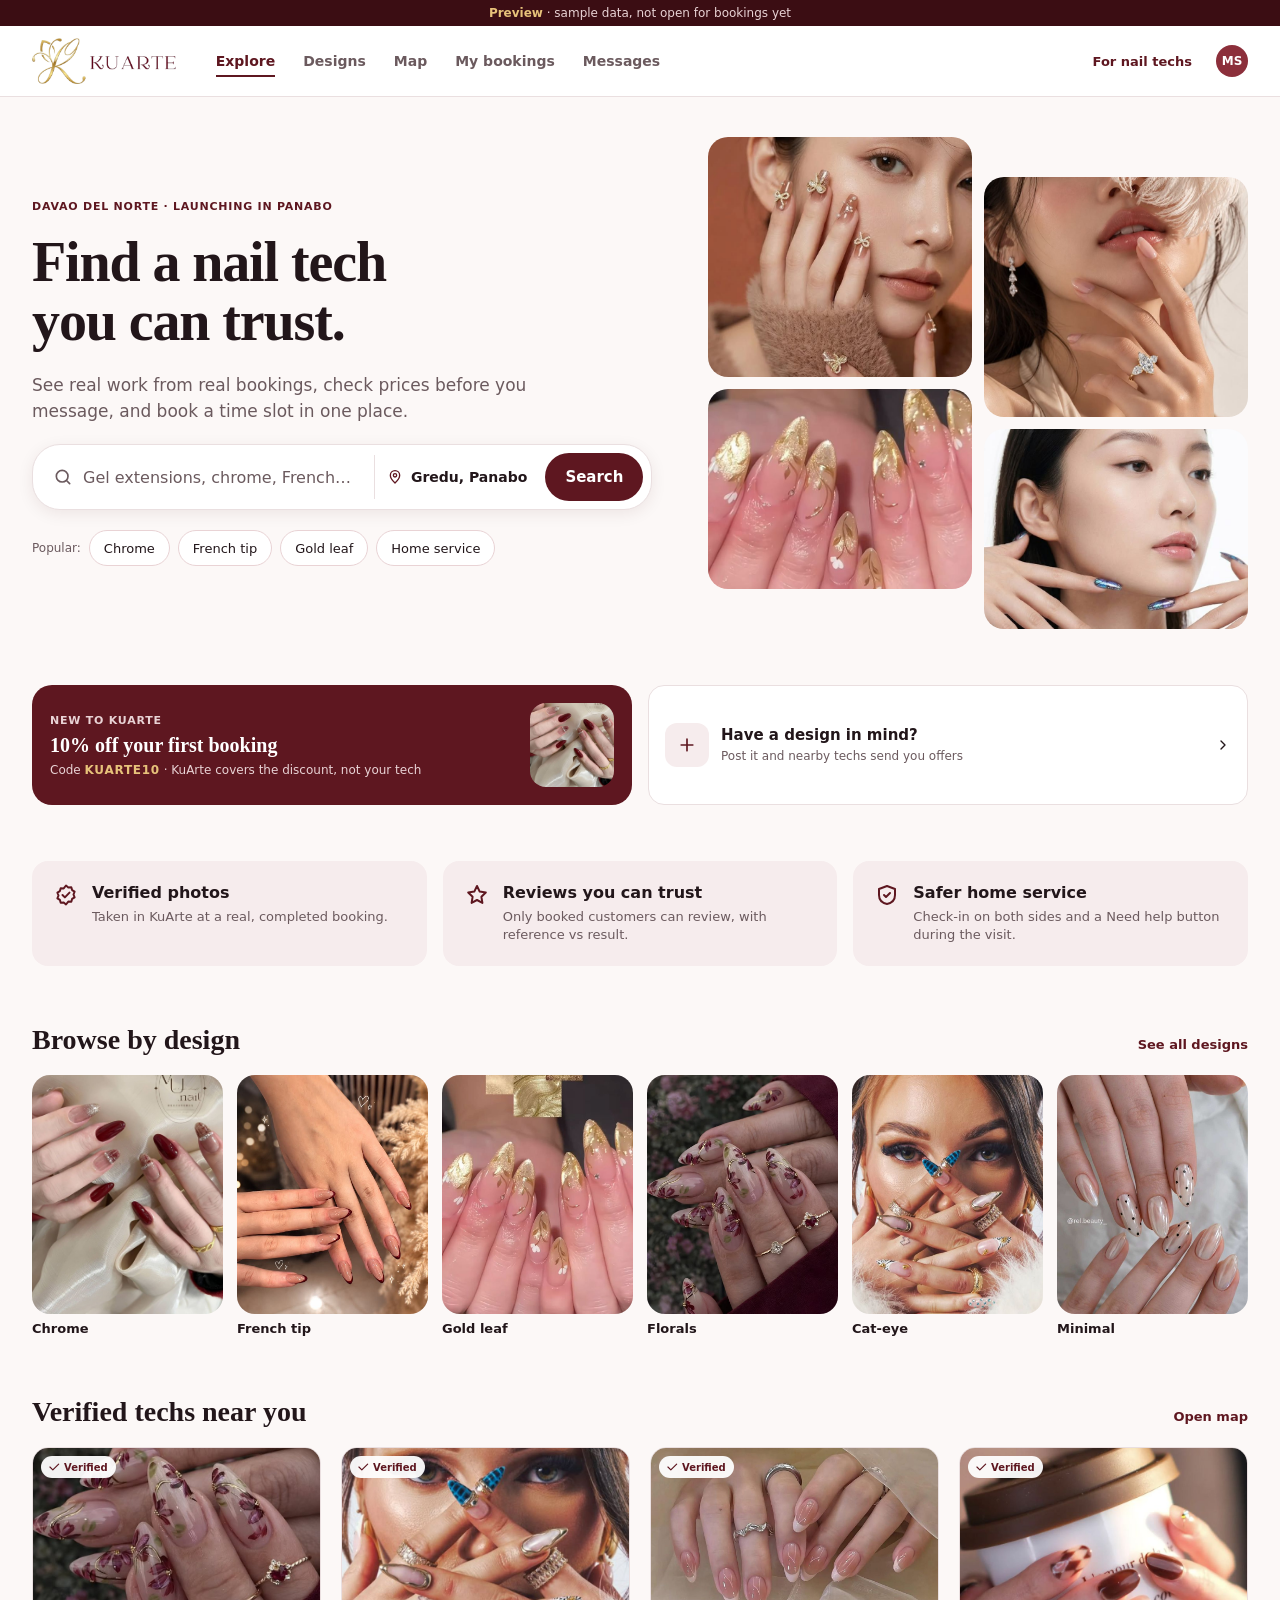
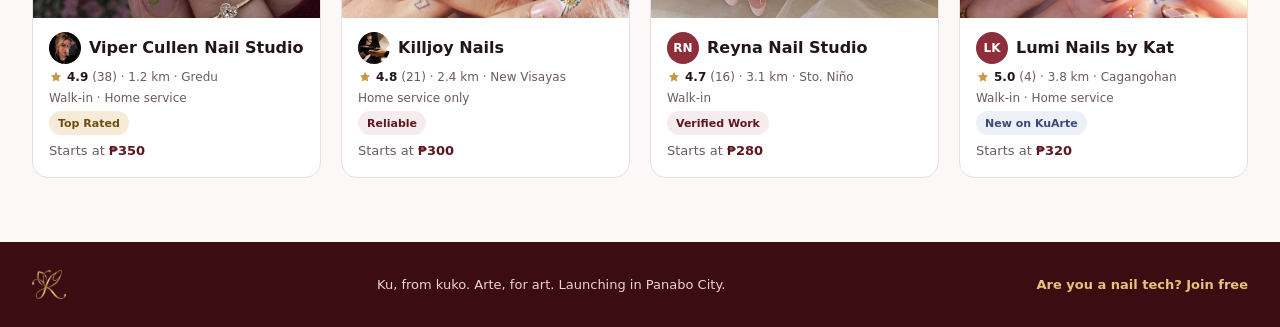
==== commit 96bacb1e: "Add files via upload" ====
--- a/index.html
+++ b/index.html
@@ -6,22 +6,23 @@
 <title>KuArte · Find a nail tech you can trust</title>
 <meta name="description" content="Book verified nail technicians in Panabo City by design, price and distance.">
 <meta name="theme-color" content="#5E1720">
-<link rel="icon" href="./assets/favicon.svg" type="image/svg+xml">
+<link rel="icon" href="./assets/photos/favicon-64.png" type="image/png">
+<link rel="apple-touch-icon" href="./assets/photos/apple-touch-icon.png">
 <link rel="preconnect" href="https://fonts.googleapis.com">
 <link rel="preconnect" href="https://fonts.gstatic.com" crossorigin>
 <link href="https://fonts.googleapis.com/css2?family=DM+Sans:wght@400;500;600;700&amp;family=Marcellus&amp;family=Playfair+Display:wght@600;700&amp;display=swap" rel="stylesheet">
 <link rel="stylesheet" href="./kuarte.css">
-<link rel="stylesheet" href="./sample.css">
+<link rel="stylesheet" href="./app.css">
 </head>
 <body class="pg-home">
-<div class="pv"><b>Preview</b> · sample data, not open for bookings yet</div>
+<div class="pv"><span><b>Preview</b> · sample data, not open for bookings yet</span></div>
 <header class="hd"><div class="in">
-  <a class="wm" href="index.html" aria-label="KuArte home">KUARTE</a>
+  <a href="index.html" aria-label="KuArte home"><img class="logo" src="assets/photos/logo-h.png" alt="KuArte" width="138" height="44"></a>
   <nav class="hnav only-l" aria-label="Main"><a href="index.html" class="on" aria-current="page">Explore</a><a href="designs.html">Designs</a><a href="map.html">Map</a><a href="#" data-soon="My bookings">My bookings</a><a href="#" data-soon="Messages">Messages</a></nav>
   <span class="sp"></span>
   <a class="lnk only-l" href="#" data-soon="Nail tech sign-up">For nail techs</a>
   <span class="av s only-l" aria-hidden="true">MS</span>
-  <button class="ib only-s" type="button" data-soon="Notifications" aria-label="Notifications"><svg class="i" viewBox="0 0 24 24" aria-hidden="true"><path d="M6 9a6 6 0 0 1 12 0c0 6 2 7 2 7H4s2-1 2-7"/><path d="M10 20a2 2 0 0 0 4 0"/></svg></button>
+  <a class="ib only-s" href="#" data-soon="Notifications" aria-label="Notifications"><svg class="i" viewBox="0 0 24 24" aria-hidden="true"><path d="M6 9a6 6 0 0 1 12 0c0 6 2 7 2 7H4s2-1 2-7"/><path d="M10 20a2 2 0 0 0 4 0"/></svg></a>
 </div></header>
 <main class="wrap">
 
@@ -35,13 +36,13 @@
         <span class="loc"><svg class="i s wine" viewBox="0 0 24 24" aria-hidden="true"><path d="M12 21s-7-6.2-7-11.5a7 7 0 0 1 14 0C19 14.8 12 21 12 21z"/><circle cx="12" cy="9.5" r="2.5"/></svg>Gredu, Panabo</span>
         <button class="btn bp" type="submit">Search</button>
       </form>
-      <div class="pop"><span class="cap" style="flex: none">Popular:</span><a class="chip" href="designs.html?f=Chrome">Chrome</a><a class="chip" href="designs.html?f=French+tip">French tip</a><a class="chip" href="designs.html?f=Gold+leaf">Gold leaf</a><a class="chip" href="map.html">Home service</a></div>
+      <div class="pop"><span class="cap" style="flex: none">Popular:</span><a class="chip" href="designs.html?f=Chrome">Chrome</a><a class="chip" href="designs.html?f=French+tip">French tip</a><a class="chip" href="designs.html?f=Gold+leaf">Gold leaf</a><a class="chip" href="map.html?where=home">Home service</a></div>
     </div>
     <div class="collage only-l" aria-hidden="true">
-      <div class="ph"><img src="assets/n1-burgundy-chrome.svg" alt=""></div>
-      <div class="ph"><img src="assets/n5-autumn-florals.svg" alt=""></div>
-      <div class="ph"><img src="assets/n3-classic-french.svg" alt=""></div>
-      <div class="ph"><img src="assets/n2-gold-leaf.svg" alt=""></div>
+      <div class="ph"><img src="assets/photos/model-1.jpg" alt=""></div>
+      <div class="ph"><img src="assets/photos/model-2.jpg" alt=""></div>
+      <div class="ph"><img src="assets/photos/gold-leaf-tips.jpg" alt=""></div>
+      <div class="ph"><img src="assets/photos/model-3.jpg" alt=""></div>
     </div>
   </section>
 
@@ -52,7 +53,7 @@
         <p class="promo-t">10% off your first booking</p>
         <p style="font-size: 12px; color: #E9D3D5">Code <b style="color: #E7C27A; letter-spacing: .06em">KUARTE10</b> · KuArte covers the discount, not your tech</p>
       </div>
-      <div class="ph"><img src="assets/n1-burgundy-chrome.svg" alt="Burgundy chrome almond nails"></div>
+      <div class="ph"><img src="assets/photos/burgundy-gloss.jpg" alt="Burgundy gloss almond nails"></div>
     </div>
     <a class="card post" href="#" data-soon="Post a design">
       <span class="ic"><svg class="i" viewBox="0 0 24 24" aria-hidden="true"><path d="M12 5v14M5 12h14"/></svg></span>
@@ -69,46 +70,46 @@
 
   <section class="sec">
     <div class="sec-h"><h2 class="sec-t">Browse by design</h2><a class="lnk" href="designs.html">See all designs</a></div>
-    <div class="dz"><a href="designs.html?f=Chrome"><div class="ph"><img src="assets/n1-burgundy-chrome.svg" alt=""></div><span class="sm strong">Chrome</span></a><a href="designs.html?f=French+tip"><div class="ph"><img src="assets/n3-classic-french.svg" alt=""></div><span class="sm strong">French tip</span></a><a href="designs.html?f=Gold+leaf"><div class="ph"><img src="assets/n2-gold-leaf.svg" alt=""></div><span class="sm strong">Gold leaf</span></a><a href="designs.html?f=Florals"><div class="ph"><img src="assets/n5-autumn-florals.svg" alt=""></div><span class="sm strong">Florals</span></a><a href="designs.html?f=Cat-eye"><div class="ph"><img src="assets/n6-emerald-cateye.svg" alt=""></div><span class="sm strong">Cat-eye</span></a><a href="designs.html?f=Minimal"><div class="ph"><img src="assets/n4-milky-dots.svg" alt=""></div><span class="sm strong">Minimal</span></a></div>
+    <div class="dz"><a href="designs.html?f=Chrome"><div class="ph"><img src="assets/photos/burgundy-gloss.jpg" alt="" loading="lazy"></div><span class="sm strong">Chrome</span></a><a href="designs.html?f=French+tip"><div class="ph"><img src="assets/photos/outline-french.jpg" alt="" loading="lazy"></div><span class="sm strong">French tip</span></a><a href="designs.html?f=Gold+leaf"><div class="ph"><img src="assets/photos/gold-leaf-tips.jpg" alt="" loading="lazy"></div><span class="sm strong">Gold leaf</span></a><a href="designs.html?f=Florals"><div class="ph"><img src="assets/photos/rose-florals.jpg" alt="" loading="lazy"></div><span class="sm strong">Florals</span></a><a href="designs.html?f=Cat-eye"><div class="ph"><img src="assets/photos/sapphire-chrome.jpg" alt="" loading="lazy"></div><span class="sm strong">Cat-eye</span></a><a href="designs.html?f=Minimal"><div class="ph"><img src="assets/photos/milky-dots.jpg" alt="" loading="lazy"></div><span class="sm strong">Minimal</span></a></div>
   </section>
 
   <section class="sec">
     <div class="sec-h"><h2 class="sec-t">Verified techs near you</h2><a class="lnk" href="map.html">Open map</a></div>
     <div class="techs">
       <a class="card tc" href="#" data-soon="Tech profiles">
-        <div class="ph"><img src="assets/n5-autumn-florals.svg" alt="Autumn floral nails by Viper Cullen"><span class="ver"><svg class="i xs" viewBox="0 0 24 24" aria-hidden="true"><path d="m5 12 5 5L20 7"/></svg>Verified</span></div>
+        <div class="ph"><img src="assets/photos/rose-florals.jpg" alt="Work by Viper Cullen Nail Studio" loading="lazy"><span class="ver"><svg class="i xs" viewBox="0 0 24 24" aria-hidden="true"><path d="m5 12 5 5L20 7"/></svg>Verified</span></div>
         <div class="tb">
-          <span class="ttl">Viper Cullen Nail Studio</span>
+          <span class="row" style="gap: 8px"><span class="av s ph-av"><img src="assets/photos/tech-viper.jpg" alt=""></span><span class="ttl">Viper Cullen Nail Studio</span></span>
           <span class="row cap" style="gap: 4px"><svg class="i xs f" viewBox="0 0 24 24" style="color: #C49A45" aria-hidden="true"><path d="m12 3 2.7 5.6 6.1.9-4.4 4.3 1 6.1L12 17l-5.4 2.9 1-6.1L3.2 9.5l6.1-.9z"/></svg><b class="strong">4.9</b> (38) · 1.2 km · Gredu</span>
           <span class="cap">Walk-in · Home service</span>
-          <div class="wrap-row" style="gap: 4px"><span class="badge gold">Top Rated</span><span class="badge">Verified Work</span></div>
+          <div class="wrap-row" style="gap: 4px"><span class="badge gold">Top Rated</span></div>
           <span class="sm" style="margin-top: auto; padding-top: 2px">Starts at <b class="price">₱350</b></span>
         </div>
       </a>
       <a class="card tc" href="#" data-soon="Tech profiles">
-        <div class="ph"><img src="assets/n6-emerald-cateye.svg" alt="Emerald cat-eye nails by Killjoy Nails"><span class="ver"><svg class="i xs" viewBox="0 0 24 24" aria-hidden="true"><path d="m5 12 5 5L20 7"/></svg>Verified</span></div>
+        <div class="ph"><img src="assets/photos/sapphire-chrome.jpg" alt="Work by Killjoy Nails" loading="lazy"><span class="ver"><svg class="i xs" viewBox="0 0 24 24" aria-hidden="true"><path d="m5 12 5 5L20 7"/></svg>Verified</span></div>
         <div class="tb">
-          <span class="ttl">Killjoy Nails</span>
+          <span class="row" style="gap: 8px"><span class="av s ph-av"><img src="assets/photos/tech-killjoy.jpg" alt=""></span><span class="ttl">Killjoy Nails</span></span>
           <span class="row cap" style="gap: 4px"><svg class="i xs f" viewBox="0 0 24 24" style="color: #C49A45" aria-hidden="true"><path d="m12 3 2.7 5.6 6.1.9-4.4 4.3 1 6.1L12 17l-5.4 2.9 1-6.1L3.2 9.5l6.1-.9z"/></svg><b class="strong">4.8</b> (21) · 2.4 km · New Visayas</span>
           <span class="cap">Home service only</span>
-          <div class="wrap-row" style="gap: 4px"><span class="badge">Reliable</span></div>
+          <div class="wrap-row" style="gap: 4px"><span class="badge ">Reliable</span></div>
           <span class="sm" style="margin-top: auto; padding-top: 2px">Starts at <b class="price">₱300</b></span>
         </div>
       </a>
       <a class="card tc" href="#" data-soon="Tech profiles">
-        <div class="ph"><img src="assets/n3-classic-french.svg" alt="Classic French nails by Reyna Nail Studio"><span class="ver"><svg class="i xs" viewBox="0 0 24 24" aria-hidden="true"><path d="m5 12 5 5L20 7"/></svg>Verified</span></div>
+        <div class="ph"><img src="assets/photos/soft-french.jpg" alt="Work by Reyna Nail Studio" loading="lazy"><span class="ver"><svg class="i xs" viewBox="0 0 24 24" aria-hidden="true"><path d="m5 12 5 5L20 7"/></svg>Verified</span></div>
         <div class="tb">
-          <span class="ttl">Reyna Nail Studio</span>
+          <span class="row" style="gap: 8px"><span class="av s">RN</span><span class="ttl">Reyna Nail Studio</span></span>
           <span class="row cap" style="gap: 4px"><svg class="i xs f" viewBox="0 0 24 24" style="color: #C49A45" aria-hidden="true"><path d="m12 3 2.7 5.6 6.1.9-4.4 4.3 1 6.1L12 17l-5.4 2.9 1-6.1L3.2 9.5l6.1-.9z"/></svg><b class="strong">4.7</b> (16) · 3.1 km · Sto. Niño</span>
           <span class="cap">Walk-in</span>
-          <div class="wrap-row" style="gap: 4px"><span class="badge">Verified Work</span></div>
+          <div class="wrap-row" style="gap: 4px"><span class="badge ">Verified Work</span></div>
           <span class="sm" style="margin-top: auto; padding-top: 2px">Starts at <b class="price">₱280</b></span>
         </div>
       </a>
       <a class="card tc" href="#" data-soon="Tech profiles">
-        <div class="ph"><img src="assets/n8-pastel-mix.svg" alt="Pastel nails by Lumi Nails"><span class="ver"><svg class="i xs" viewBox="0 0 24 24" aria-hidden="true"><path d="m5 12 5 5L20 7"/></svg>Verified</span></div>
+        <div class="ph"><img src="assets/photos/cafe-dots.jpg" alt="Work by Lumi Nails by Kat" loading="lazy"><span class="ver"><svg class="i xs" viewBox="0 0 24 24" aria-hidden="true"><path d="m5 12 5 5L20 7"/></svg>Verified</span></div>
         <div class="tb">
-          <span class="ttl">Lumi Nails by Kat</span>
+          <span class="row" style="gap: 8px"><span class="av s">LK</span><span class="ttl">Lumi Nails by Kat</span></span>
           <span class="row cap" style="gap: 4px"><svg class="i xs f" viewBox="0 0 24 24" style="color: #C49A45" aria-hidden="true"><path d="m12 3 2.7 5.6 6.1.9-4.4 4.3 1 6.1L12 17l-5.4 2.9 1-6.1L3.2 9.5l6.1-.9z"/></svg><b class="strong">5.0</b> (4) · 3.8 km · Cagangohan</span>
           <span class="cap">Walk-in · Home service</span>
           <div class="wrap-row" style="gap: 4px"><span class="badge new">New on KuArte</span></div>
@@ -118,8 +119,10 @@
     </div>
   </section>
 </main>
-<footer class="ft"><div class="in"><span class="wm" style="color: #FCF8F7; font-size: 20px">KUARTE</span><span>Ku, from kuko. Arte, to groom. Launching in Panabo City.</span><a class="lnk" href="#" data-soon="Nail tech sign-up" style="color: #E7C27A">Are you a nail tech? Join free</a></div></footer>
-<nav class="tabbar only-s" aria-label="Main"><a href="index.html" class="on" aria-current="page"><svg class="i" viewBox="0 0 24 24" aria-hidden="true"><path d="M3 10.5 12 3l9 7.5V20a1 1 0 0 1-1 1h-5v-6h-6v6H4a1 1 0 0 1-1-1z"/></svg>Home</a><a href="designs.html"><svg class="i" viewBox="0 0 24 24" aria-hidden="true"><rect x="3" y="3" width="7" height="7" rx="2"/><rect x="14" y="3" width="7" height="7" rx="2"/><rect x="3" y="14" width="7" height="7" rx="2"/><rect x="14" y="14" width="7" height="7" rx="2"/></svg>Designs</a><a href="map.html"><svg class="i" viewBox="0 0 24 24" aria-hidden="true"><path d="M9 4 3 6v14l6-2 6 2 6-2V4l-6 2z"/><path d="M9 4v14M15 6v14"/></svg>Map</a><a href="#" data-soon="Bookings"><svg class="i" viewBox="0 0 24 24" aria-hidden="true"><rect x="3" y="5" width="18" height="16" rx="2"/><path d="M3 10h18M8 3v4M16 3v4"/></svg>Bookings</a><a href="#" data-soon="Accounts"><svg class="i" viewBox="0 0 24 24" aria-hidden="true"><circle cx="12" cy="8" r="4"/><path d="M4 21a8 8 0 0 1 16 0"/></svg>Account</a></nav>
-<script src="./sample.js"></script>
+<footer class="ft"><div class="in"><img class="mk" src="assets/photos/mark.png" alt="" width="34" height="29"><span>Ku, from kuko. Arte, for art. Launching in Panabo City.</span><a class="lnk" href="#" data-soon="Nail tech sign-up" style="color: #E7C27A">Are you a nail tech? Join free</a></div></footer>
+<nav class="tabbar only-s" aria-label="Main"><a href="index.html" class="on" aria-current="page"><svg class="i" viewBox="0 0 24 24" aria-hidden="true"><path d="M3 10.5 12 3l9 7.5V20a1 1 0 0 1-1 1h-5v-6h-6v6H4a1 1 0 0 1-1-1z"/></svg>Home</a><a href="designs.html"><svg class="i" viewBox="0 0 24 24" aria-hidden="true"><rect x="3" y="3" width="7" height="7" rx="2"/><rect x="14" y="3" width="7" height="7" rx="2"/><rect x="3" y="14" width="7" height="7" rx="2"/><rect x="14" y="14" width="7" height="7" rx="2"/></svg>Designs</a><a href="map.html"><svg class="i" viewBox="0 0 24 24" aria-hidden="true"><path d="M9 4 3 6v14l6-2 6 2 6-2V4l-6 2z"/><path d="M9 4v14M15 6v14"/></svg>Map</a><a href="#" data-soon="My bookings"><svg class="i" viewBox="0 0 24 24" aria-hidden="true"><rect x="3" y="5" width="18" height="16" rx="2"/><path d="M3 10h18M8 3v4M16 3v4"/></svg>Bookings</a><a href="#" data-soon="Accounts"><svg class="i" viewBox="0 0 24 24" aria-hidden="true"><circle cx="12" cy="8" r="4"/><path d="M4 21a8 8 0 0 1 16 0"/></svg>Account</a></nav>
+
+<script src="./app-data.js"></script>
+<script src="./app.js"></script>
 </body>
 </html>
--- a/app.css
+++ b/app.css
@@ -0,0 +1,272 @@
+/* KuArte responsive pages: one layout per page.
+   Phones < 600px · tablets 600–899px · laptops 900px and up. */
+[hidden] { display: none !important; }
+img { max-width: 100%; }
+html { scroll-padding-top: 88px; }
+body { background: var(--cream); min-height: 100vh; display: flex; flex-direction: column; }
+a:hover { color: inherit; }
+.muted { color: var(--ink6); }
+@media (max-width: 899px) { .only-l { display: none !important; } }
+@media (min-width: 900px) { .only-s { display: none !important; } }
+
+/* preview strip */
+.pv { background: var(--wine9); color: var(--blush2); font: 500 12px var(--sans); text-align: center; padding: 6px 16px; display: flex; flex-wrap: wrap; justify-content: center; gap: 2px 20px; }
+.pv-l { display: flex; gap: 14px; }
+.pv a { color: var(--white); font-weight: 600; text-decoration: none; }
+.pv b { color: #E7C27A; font-weight: 700; }
+
+/* header */
+.hd { position: sticky; top: 0; z-index: 30; background: rgba(255, 255, 255, .94); backdrop-filter: saturate(1.4) blur(10px); -webkit-backdrop-filter: saturate(1.4) blur(10px); border-bottom: 1px solid var(--line); }
+.hd .in { max-width: 1280px; margin: 0 auto; padding: 10px 16px; display: flex; align-items: center; gap: 16px; min-height: 64px; }
+.hd .wm { font-size: 22px; }
+.hnav { display: flex; gap: 28px; flex: 1; margin-left: 16px; }
+.hnav a { font-size: 14px; font-weight: 600; color: var(--ink6); text-decoration: none; padding: 8px 0; }
+.hnav a.on { color: var(--wine7); box-shadow: inset 0 -2px 0 var(--wine7); }
+.hd .sp { flex: 1; }
+@media (min-width: 600px) { .hd .in { padding: 10px 24px; } }
+@media (min-width: 900px) { .hd .in { padding: 12px 32px; gap: 24px; } .hd .sp { display: none; } }
+
+/* bottom tabs (phones and tablets) */
+.tabbar { position: fixed; left: 0; right: 0; bottom: 0; z-index: 30; display: flex; justify-content: space-around; padding: 8px 8px calc(10px + env(safe-area-inset-bottom)); background: var(--white); border-top: 1px solid var(--line); }
+.tabbar a { display: flex; flex-direction: column; align-items: center; gap: 4px; min-width: 56px; padding-top: 6px; font-size: 11px; font-weight: 600; color: var(--ink6); text-decoration: none; position: relative; transition: color 150ms ease; }
+.tabbar a.on { color: var(--wine7); }
+.tabbar a.on::before { content: ""; position: absolute; top: -9px; width: 28px; height: 3px; border-radius: 2px; background: var(--wine7); }
+@media (max-width: 899px) { body { padding-bottom: 76px; } }
+
+/* page frame */
+.wrap { flex: 1; width: 100%; max-width: 1280px; margin: 0 auto; padding: 20px 16px 36px; display: flex; flex-direction: column; gap: 32px; }
+@media (min-width: 600px) { .wrap { padding: 28px 24px 48px; gap: 40px; } }
+@media (min-width: 900px) { .wrap { padding: 40px 32px 64px; gap: 56px; } }
+.sec { display: flex; flex-direction: column; gap: 14px; }
+.sec-h { display: flex; align-items: baseline; justify-content: space-between; gap: 12px; }
+.sec-t { font: 600 20px/1.25 var(--serif); }
+@media (min-width: 900px) { .sec { gap: 18px; } .sec-t { font-size: 28px; } }
+.page-t { font: 600 26px/1.15 var(--serif); letter-spacing: -.01em; }
+@media (min-width: 900px) { .page-t { font-size: 36px; } }
+
+/* ---------- home ---------- */
+.hero { display: grid; grid-template-columns: minmax(0, 1fr); gap: 32px; align-items: center; }
+@media (min-width: 900px) { .hero { grid-template-columns: minmax(0, 1.5fr) minmax(0, 1fr); gap: 40px; } }
+@media (min-width: 1200px) { .hero { grid-template-columns: minmax(0, 1.15fr) minmax(0, 1fr); gap: 56px; } }
+.hero-txt { display: flex; flex-direction: column; gap: 16px; }
+.hero-h { font: 700 clamp(32px, 7vw, 56px)/1.06 var(--serif); letter-spacing: -.02em; }
+.hero-p { font-size: 15px; line-height: 1.55; color: var(--ink6); max-width: 520px; }
+@media (min-width: 900px) { .hero-txt { gap: 20px; } .hero-p { font-size: 17px; } }
+
+.sbox { display: flex; flex-wrap: wrap; align-items: center; gap: 6px; padding: 6px; background: var(--white); border: 1px solid var(--line); border-radius: 22px; box-shadow: 0 4px 16px rgba(59, 13, 19, .08); max-width: 640px; transition: border-color 150ms ease, box-shadow 150ms ease; }
+.sbox:focus-within { border-color: var(--wine5); box-shadow: 0 0 0 3px rgba(140, 47, 59, .12), 0 4px 16px rgba(59, 13, 19, .08); }
+.sbox .f { flex: 1 1 100%; min-width: 0; display: flex; align-items: center; gap: 10px; padding: 0 12px; min-height: 48px; color: var(--ink6); }
+.sbox input { flex: 1; min-width: 0; height: 46px; border: 0; padding: 0; background: transparent; font: 500 16px var(--sans); color: var(--ink9); outline: none; -webkit-appearance: none; appearance: none; }
+.sbox input::placeholder { color: var(--ink6); font-weight: 400; }
+.sbox input::-webkit-search-cancel-button { -webkit-appearance: none; }
+.sbox .loc { flex: 1; white-space: nowrap; display: flex; align-items: center; gap: 8px; padding: 0 12px; min-height: 44px; font-size: 14px; font-weight: 600; border-top: 1px solid var(--line); }
+.sbox .btn { flex: none; }
+@media (min-width: 600px) {
+  .sbox { flex-wrap: nowrap; border-radius: 28px; padding: 8px; }
+  .sbox .f { flex: 1 1 auto; }
+  .sbox .loc { flex: none; border-top: 0; border-left: 1px solid var(--line); }
+}
+.pop { display: flex; gap: 8px; align-items: center; overflow-x: auto; scrollbar-width: none; margin: 0 -16px; padding: 2px 16px; }
+.pop::-webkit-scrollbar { display: none; }
+@media (min-width: 600px) { .pop { flex-wrap: wrap; overflow: visible; margin: 0; padding: 0; } }
+
+.collage { display: grid; grid-template-columns: repeat(2, minmax(0, 1fr)); gap: 12px; }
+.collage .ph { border-radius: 20px; }
+.collage .ph:nth-child(1) { height: 240px; }
+.collage .ph:nth-child(2) { height: 240px; margin-top: 40px; }
+.collage .ph:nth-child(3) { height: 200px; margin-top: -40px; }
+.collage .ph:nth-child(4) { height: 200px; }
+
+.duo { display: grid; gap: 12px; }
+@media (min-width: 600px) { .duo { grid-template-columns: repeat(2, minmax(0, 1fr)); gap: 16px; } }
+.promo { display: flex; gap: 14px; align-items: center; padding: 18px; border-radius: 20px; background: var(--wine7); color: var(--white); }
+.promo .ph { width: 84px; height: 84px; border-radius: 16px; }
+.promo-t { font: 600 20px/1.2 var(--serif); }
+.post { display: flex; gap: 12px; align-items: center; padding: 16px; text-decoration: none; }
+.post .ic { width: 44px; height: 44px; border-radius: 12px; background: var(--blush1); color: var(--wine7); display: flex; align-items: center; justify-content: center; flex: none; }
+
+.trust { display: grid; gap: 10px; }
+@media (min-width: 600px) { .trust { grid-template-columns: repeat(3, minmax(0, 1fr)); gap: 16px; } }
+.trust > div { display: flex; gap: 14px; padding: 16px 18px; }
+@media (min-width: 900px) { .trust > div { padding: 22px; } }
+
+.dz { display: grid; grid-template-columns: repeat(3, minmax(0, 1fr)); gap: 10px 10px; }
+@media (min-width: 600px) { .dz { grid-template-columns: repeat(6, minmax(0, 1fr)); gap: 14px; } }
+.dz a { display: flex; flex-direction: column; gap: 6px; text-decoration: none; }
+.dz .ph { aspect-ratio: 1; }
+@media (min-width: 900px) { .dz .ph { aspect-ratio: 4 / 5; border-radius: 18px; } }
+
+.techs { display: grid; gap: 12px; }
+@media (min-width: 600px) { .techs { grid-template-columns: repeat(2, minmax(0, 1fr)); gap: 16px; } }
+@media (min-width: 900px) { .techs { grid-template-columns: repeat(4, minmax(0, 1fr)); gap: 20px; } }
+.tc { display: flex; gap: 12px; padding: 12px; text-decoration: none; overflow: hidden; }
+.tc .ph { width: 96px; height: 112px; }
+.tc .tb { display: flex; flex-direction: column; gap: 5px; flex: 1; min-width: 0; }
+@media (min-width: 600px) {
+  .tc { flex-direction: column; padding: 0; gap: 0; }
+  .tc .ph { width: 100%; height: 170px; border-radius: 0; }
+  .tc .tb { padding: 14px 16px 16px; }
+}
+
+/* ---------- designs ---------- */
+.dhead2 { display: flex; flex-wrap: wrap; justify-content: space-between; align-items: flex-end; gap: 8px 24px; }
+.chips { display: flex; gap: 8px; overflow-x: auto; scrollbar-width: none; margin: 0 -16px; padding: 2px 16px; scroll-snap-type: x proximity; }
+.chips::-webkit-scrollbar { display: none; }
+.chips .chip { scroll-snap-align: start; }
+@media (min-width: 600px) { .chips { flex-wrap: wrap; overflow: visible; margin: 0; padding: 0; } }
+.mason { columns: 2; column-gap: 12px; }
+@media (min-width: 600px) { .mason { columns: 3; column-gap: 16px; } }
+@media (min-width: 1100px) { .mason { columns: 4; column-gap: 24px; } }
+.tile { break-inside: avoid; display: flex; flex-direction: column; gap: 6px; margin-bottom: 18px; position: relative; }
+.tile > a { display: flex; flex-direction: column; gap: 6px; text-decoration: none; }
+.tile .ph { border-radius: 16px; }
+.tile .meta { display: flex; flex-wrap: wrap; justify-content: space-between; gap: 0 8px; }
+.tile .fav { position: absolute; right: 8px; top: 8px; width: 36px; height: 36px; border-radius: 18px; background: rgba(255, 255, 255, .94); color: var(--wine7); display: flex; align-items: center; justify-content: center; border: 0; cursor: pointer; padding: 0; transition: transform 160ms var(--ease-out), color 150ms ease; }
+.tile .fav:active { transform: scale(.9); }
+.tile .fav.on svg { fill: currentColor; }
+.tile[hidden] { display: none; }
+.empty { padding: 40px 16px; text-align: center; }
+
+/* ---------- map ---------- */
+.mtop { display: flex; gap: 10px; align-items: center; }
+.mtop .search { max-width: 640px; }
+.split { display: grid; grid-template-columns: minmax(0, 1fr); gap: 16px; }
+@media (min-width: 900px) { .split { grid-template-columns: minmax(0, 1fr) minmax(0, 1.1fr); gap: 28px; align-items: start; } }
+.mapbox { height: 260px; }
+@media (min-width: 600px) { .mapbox { height: 340px; } }
+@media (min-width: 900px) { .split .mapcol { position: sticky; top: 88px; order: 2; } .mapbox { height: calc(100vh - 130px); min-height: 480px; max-height: 760px; } }
+.mapbox .pin { border: 0; cursor: pointer; font-family: var(--sans); transform: translate(-50%, -50%); transition: background-color 150ms ease, color 150ms ease, transform 160ms var(--ease-out); }
+.mapbox .pin:active { transform: translate(-50%, -50%) scale(.95); }
+.mapbox .pin.on { z-index: 2; }
+.mapbox .me { transform: translate(-50%, -50%); }
+.list { display: flex; flex-direction: column; gap: 12px; }
+.lc { display: flex; gap: 14px; padding: 12px; cursor: pointer; text-align: left; transition: box-shadow 150ms ease, border-color 150ms ease, transform 160ms var(--ease-out); }
+.lc.on { box-shadow: inset 0 0 0 1.5px var(--wine7); border-color: var(--wine7); }
+.lc .ph { width: 88px; height: 88px; }
+@media (min-width: 600px) { .lc { padding: 14px; gap: 16px; } .lc .ph { width: 120px; height: 120px; } }
+.lc .tb { display: flex; flex-direction: column; gap: 4px; flex: 1; min-width: 0; }
+.lc .go { margin-top: auto; align-self: flex-start; }
+
+/* footer */
+.ft { background: var(--wine9); color: var(--blush2); }
+.ft .in { max-width: 1280px; margin: 0 auto; padding: 24px 16px; display: flex; flex-wrap: wrap; gap: 10px 32px; align-items: center; justify-content: space-between; font-size: 13px; }
+@media (min-width: 900px) { .ft .in { padding: 28px 32px; } }
+
+/* toast */
+.ktoast { position: fixed; left: 50%; bottom: 24px; z-index: 60; display: flex; align-items: center; gap: 10px; width: max-content; max-width: min(420px, calc(100vw - 32px)); padding: 12px 16px; border-radius: 14px; background: var(--ink9); color: var(--white); font: 600 14px/1.35 var(--sans); box-shadow: 0 12px 32px rgba(34, 22, 26, .3); cursor: pointer; opacity: 0; transform: translate(-50%, 16px); transition: opacity 240ms var(--ease-out), transform 240ms var(--ease-out); }
+.ktoast.in { opacity: 1; transform: translate(-50%, 0); }
+.ktoast.out { opacity: 0; transform: translate(-50%, 8px); transition-duration: 160ms; }
+.ktoast svg { width: 18px; height: 18px; flex: none; fill: none; stroke: #E7C27A; stroke-width: 2; stroke-linecap: round; stroke-linejoin: round; }
+@media (max-width: 899px) { .ktoast { bottom: calc(88px + env(safe-area-inset-bottom)); } }
+
+@media (hover: hover) and (pointer: fine) {
+  .lc:hover { box-shadow: 0 6px 20px rgba(59, 13, 19, .10); }
+  .lc.on:hover { box-shadow: inset 0 0 0 1.5px var(--wine7), 0 6px 20px rgba(59, 13, 19, .10); }
+  .mapbox .pin:not(.on):hover { background: var(--blush1); }
+  .tabbar a:hover, .hnav a:hover { color: var(--wine7); }
+  .post:hover { box-shadow: 0 6px 20px rgba(59, 13, 19, .10); }
+}
+@view-transition { navigation: auto; }
+::view-transition-group(root) { animation-duration: 180ms; animation-timing-function: cubic-bezier(.23, 1, .32, 1); }
+@media (prefers-reduced-motion: reduce) {
+  .ktoast, .ktoast.in, .ktoast.out { transform: translate(-50%, 0); }
+  ::view-transition-group(root), ::view-transition-old(root), ::view-transition-new(root) { animation: none; }
+}
+
+/* brand mark */
+.mk { width: 26px; height: auto; display: block; }
+.ft .mk { width: 34px; }
+.av.ph-av { overflow: hidden; background: var(--blush2); }
+.av.ph-av img { width: 100%; height: 100%; object-fit: cover; display: block; }
+
+/* photos: real images crop to their box */
+.ph img { object-fit: cover; }
+
+/* breadcrumbs */
+.crumb { flex-wrap: wrap; }
+.crumb .sep { color: var(--ink4); }
+
+/* phone action bar replaces the tabs on detail pages */
+.actbar { position: fixed; left: 0; right: 0; bottom: 0; z-index: 30; display: flex; gap: 10px; padding: 12px 16px calc(12px + env(safe-area-inset-bottom)); background: var(--white); border-top: 1px solid var(--line); }
+.actbar .btn { flex: 1; }
+.actbar .btn.bp { flex: 2; }
+@media (max-width: 899px) { body.has-act .tabbar { display: none; } body.has-act { padding-bottom: 84px; } }
+@media (min-width: 900px) { .actbar { display: none; } }
+
+/* two-column detail layout */
+.detail { display: grid; grid-template-columns: minmax(0, 1fr); gap: 24px; align-items: start; }
+@media (min-width: 900px) { .detail { grid-template-columns: minmax(0, 1.05fr) minmax(0, 1fr); gap: 48px; } .detail .stick { position: sticky; top: 96px; } }
+.detail.wide-side { }
+@media (min-width: 900px) { .detail.wide-side { grid-template-columns: minmax(0, 1.6fr) minmax(0, 1fr); } }
+.hero-ph { border-radius: 20px; aspect-ratio: 4 / 5; max-height: 72vh; width: 100%; }
+@media (max-width: 599px) { .hero-ph { aspect-ratio: 1; } }
+.icon-btn-on { background: var(--white); }
+.fav-big { position: absolute; right: 14px; top: 14px; width: 44px; height: 44px; border-radius: 22px; border: 0; background: rgba(255, 255, 255, .94); color: var(--wine7); display: flex; align-items: center; justify-content: center; cursor: pointer; transition: transform 160ms var(--ease-out); }
+.fav-big:active { transform: scale(.92); }
+.fav-big.on svg { fill: currentColor; }
+.pricebox { display: flex; justify-content: space-between; align-items: center; gap: 12px; padding: 14px 16px; }
+.techrow { display: flex; gap: 12px; align-items: center; padding: 12px; text-decoration: none; }
+.more { display: grid; grid-template-columns: repeat(2, minmax(0, 1fr)); gap: 12px; }
+@media (min-width: 600px) { .more { grid-template-columns: repeat(4, minmax(0, 1fr)); gap: 16px; } }
+.more a { display: flex; flex-direction: column; gap: 6px; text-decoration: none; }
+.more .ph { aspect-ratio: 4 / 5; }
+
+/* profile */
+.cover { height: 160px; border-radius: 20px; }
+@media (min-width: 600px) { .cover { height: 220px; } }
+@media (min-width: 900px) { .cover { height: 260px; } }
+.cover img { object-position: center 35%; }
+.phead { display: flex; gap: 16px; align-items: flex-end; margin-top: -48px; padding: 0 12px; position: relative; }
+.phead .av.l { width: 96px; height: 96px; box-shadow: 0 0 0 4px var(--cream); }
+@media (min-width: 900px) { .phead { margin-top: -56px; padding: 0 20px; } .phead .av.l { width: 120px; height: 120px; } }
+.facts { display: flex; flex-wrap: wrap; gap: 6px 16px; }
+.facts > * { display: inline-flex; align-items: center; gap: 4px; }
+.work { display: grid; grid-template-columns: repeat(2, minmax(0, 1fr)); gap: 8px; }
+@media (min-width: 600px) { .work { grid-template-columns: repeat(4, minmax(0, 1fr)); gap: 12px; } }
+.work a { display: flex; flex-direction: column; gap: 6px; text-decoration: none; }
+.work .ph { aspect-ratio: 4 / 5; border-radius: 14px; }
+.svc { padding: 0 16px; }
+.svc > div { display: flex; justify-content: space-between; align-items: center; gap: 12px; padding: 14px 0; border-bottom: 1px solid var(--line); }
+.svc > div:last-child { border-bottom: 0; }
+.bk { display: flex; flex-direction: column; gap: 14px; padding: 20px; }
+.slots-row { display: flex; flex-wrap: wrap; gap: 8px; }
+.slots-row .slot { min-width: 88px; padding: 0 14px; flex: 1; border: 1px solid var(--blush2); font-family: var(--sans); color: var(--ink9); }
+.slots-row .slot.on { color: var(--white); }
+.tabpanel { display: flex; flex-direction: column; gap: 14px; }
+.seg { max-width: 420px; }
+
+/* reviews */
+.rv { display: grid; grid-template-columns: minmax(0, 1fr); gap: 20px; align-items: start; }
+@media (min-width: 900px) { .rv { grid-template-columns: 340px minmax(0, 1fr); gap: 40px; } .rv .stick { position: sticky; top: 96px; } }
+.sum { display: flex; gap: 18px; align-items: center; padding: 18px; }
+@media (min-width: 900px) { .sum { flex-direction: column; align-items: stretch; } }
+.big-score { font: 700 44px/1 var(--serif); }
+.stars { display: inline-flex; gap: 1px; color: var(--gold); }
+.stars .off { color: var(--blush2); }
+.rcard { display: flex; flex-direction: column; gap: 12px; padding: 16px; }
+.refres { display: grid; grid-template-columns: repeat(2, minmax(0, 1fr)); gap: 8px; max-width: 420px; }
+.refres .ph { aspect-ratio: 1; border-radius: 12px; }
+.reply { padding: 12px 14px; display: flex; flex-direction: column; gap: 4px; }
+
+/* filters */
+.fwrap { width: 100%; max-width: 680px; margin: 0 auto; }
+.fcard { display: flex; flex-direction: column; gap: 24px; }
+@media (min-width: 600px) { .fcard { padding: 28px; background: var(--white); border: 1px solid var(--line); border-radius: 24px; } }
+.fgroup { display: flex; flex-direction: column; gap: 10px; border: 0; padding: 0; margin: 0; min-width: 0; }
+.fgroup legend { padding: 0; margin-bottom: 10px; }
+.range { width: 100%; accent-color: var(--wine7); height: 28px; }
+.swrow { display: flex; justify-content: space-between; align-items: center; gap: 16px; padding: 12px 0; cursor: pointer; }
+button.tog { border: 0; padding: 0; cursor: pointer; }
+.ffoot { position: sticky; bottom: 0; z-index: 5; display: flex; gap: 10px; padding: 12px 0 calc(12px + env(safe-area-inset-bottom)); background: linear-gradient(to top, var(--cream) 75%, rgba(252, 248, 247, 0)); }
+@media (min-width: 600px) { .ffoot { background: transparent; position: static; padding-bottom: 0; } }
+.ffoot .btn { flex: 1; }
+.ffoot .btn.bp { flex: 2; }
+.fon { display: flex; flex-wrap: wrap; gap: 6px; align-items: center; }
+.fon .badge { height: 26px; }
+
+/* the toast's success variant */
+.ktoast.ok svg { stroke: #8CD3A8; stroke-width: 3; }
+
+.logo { height: 38px; width: auto; display: block; }
+@media (min-width: 900px) { .logo { height: 46px; } }
+@media (max-width: 599px) { .pv { justify-content: space-between; text-align: left; } }
